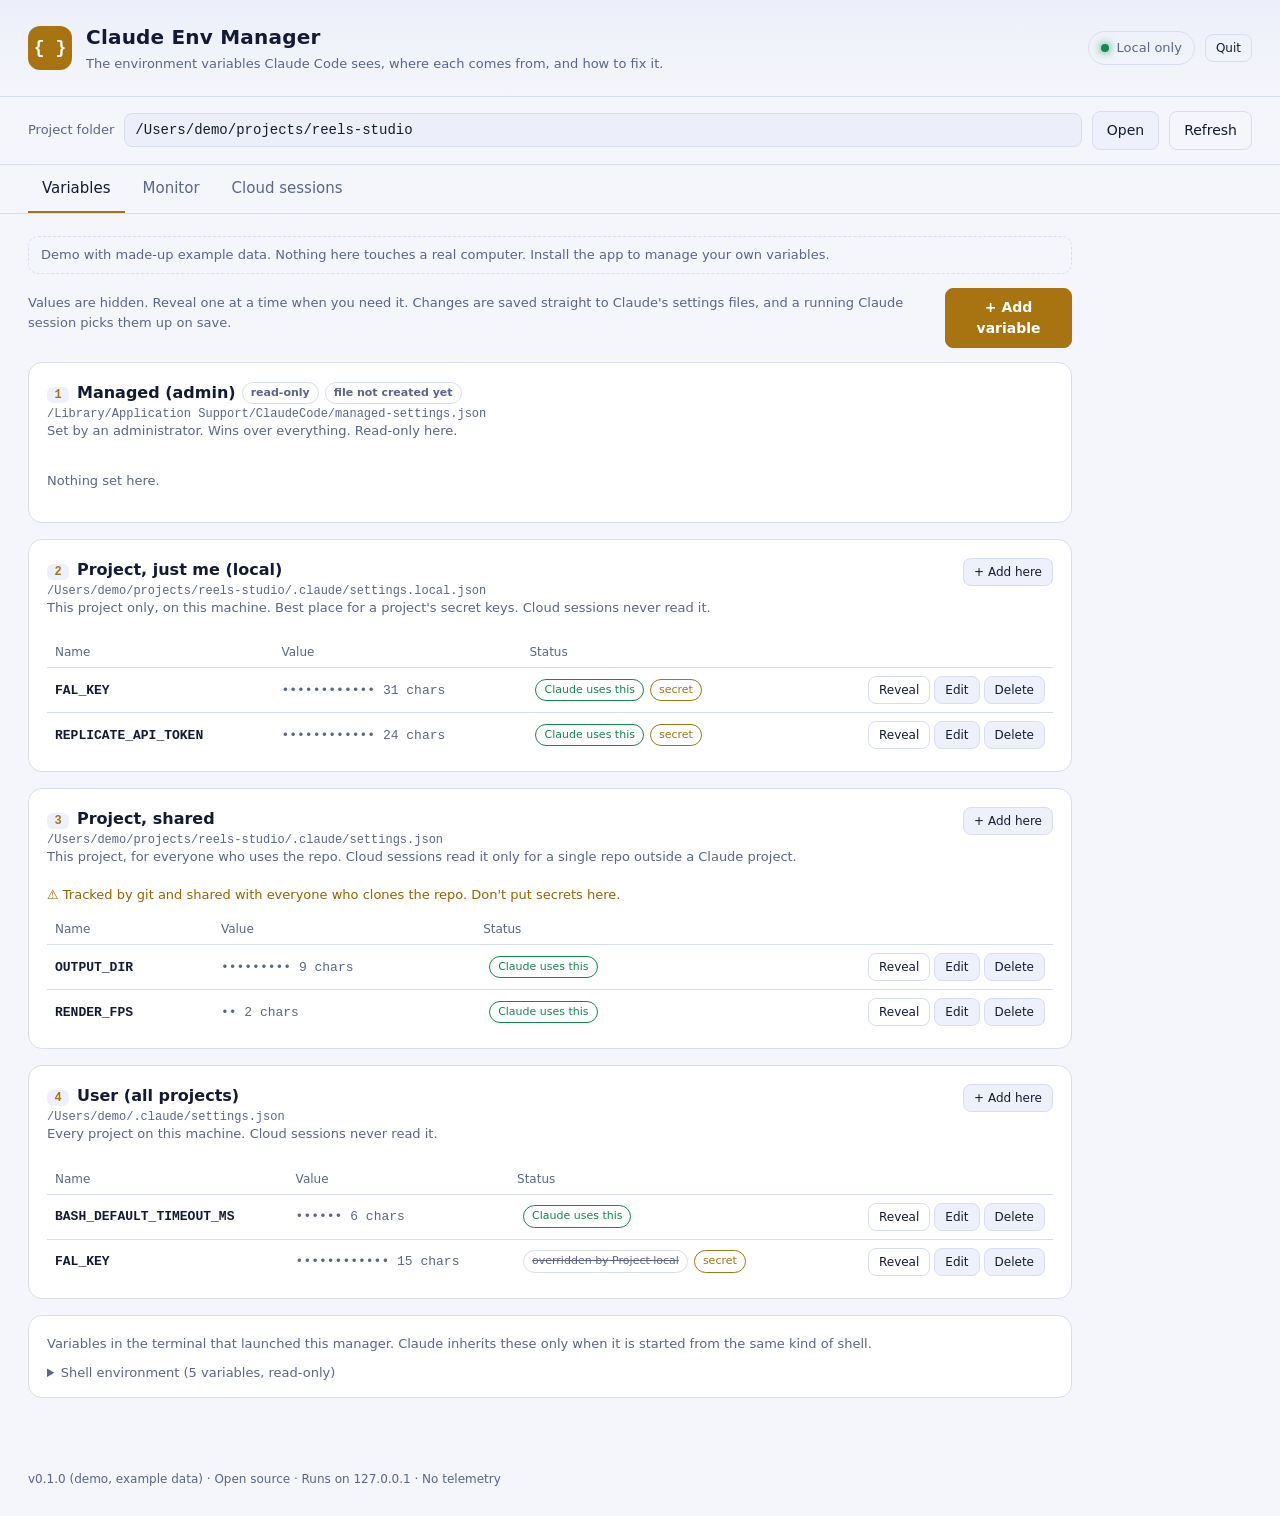
==== demo/demo.html @ ad777218 "Claude Env Manager v0.1.0 Local app to add, check and manage the environment variables Claude Code u" ====
<!doctype html>
<html lang="en">
<head>
  <meta charset="utf-8">
  <meta name="viewport" content="width=device-width, initial-scale=1">
  <meta name="referrer" content="no-referrer">
  <title>Claude Env Manager</title>
  <link rel="icon" href="data:,">
  <style>
:root {
  --bg: #0b1020;
  --bg2: #111830;
  --card: #141c36;
  --line: #24305a;
  --text: #e8ecf8;
  --muted: #95a0c2;
  --accent: #e3b450;
  --accent-ink: #1a1405;
  --ok: #4fd18b;
  --bad: #ff6b6b;
  --warn: #f5b942;
  --chip: #1d2748;
  --mono: ui-monospace, SFMono-Regular, Menlo, Consolas, monospace;
  color-scheme: dark;
}
@media (prefers-color-scheme: light) {
  :root:not([data-theme="dark"]) {
    --bg: #f5f6fb; --bg2: #eceffa; --card: #ffffff; --line: #d9deef;
    --text: #141a33; --muted: #5b6588; --accent: #a87412; --accent-ink: #fff;
    --ok: #13894f; --bad: #c62f2f; --warn: #9a6200; --chip: #eef1fb;
    color-scheme: light;
  }
}
:root[data-theme="light"] {
  --bg: #f5f6fb; --bg2: #eceffa; --card: #ffffff; --line: #d9deef;
    --text: #141a33; --muted: #5b6588; --accent: #a87412; --accent-ink: #fff;
    --ok: #13894f; --bad: #c62f2f; --warn: #9a6200; --chip: #eef1fb;
    color-scheme: light;
}
* { box-sizing: border-box; }
body {
  margin: 0; background: var(--bg); color: var(--text);
  font: 15px/1.5 system-ui, -apple-system, "Segoe UI", Roboto, sans-serif;
}
code, pre, .mono { font-family: var(--mono); }
.hidden { display: none !important; }
.muted { color: var(--muted); }

.top {
  display: flex; justify-content: space-between; align-items: center; gap: 16px;
  padding: 22px 28px; border-bottom: 1px solid var(--line);
  background: linear-gradient(180deg, var(--bg2), var(--bg));
}
.brand { display: flex; gap: 14px; align-items: center; }
.logo {
  display: grid; place-items: center; width: 44px; height: 44px; border-radius: 12px;
  background: var(--accent); color: var(--accent-ink); font: 700 18px var(--mono);
}
h1 { margin: 0; font-size: 20px; letter-spacing: .2px; }
h2 { margin: 0 0 10px; font-size: 16px; }
.sub { margin: 2px 0 0; color: var(--muted); font-size: 13px; }
.top-actions { display: flex; gap: 10px; align-items: center; }
.local-badge {
  display: inline-flex; align-items: center; gap: 8px; padding: 6px 12px; border-radius: 999px;
  border: 1px solid var(--line); color: var(--muted); font-size: 13px; white-space: nowrap;
}
.dot { width: 8px; height: 8px; border-radius: 50%; background: var(--ok); box-shadow: 0 0 8px var(--ok); }

.project-bar {
  display: flex; gap: 10px; align-items: center; padding: 14px 28px; border-bottom: 1px solid var(--line);
  flex-wrap: wrap;
}
.project-bar label { color: var(--muted); font-size: 13px; }
.project-bar input { flex: 1; min-width: 220px; }

input[type=text], input[type=password], input[type=search], select {
  background: var(--bg2); color: var(--text); border: 1px solid var(--line); border-radius: 8px;
  padding: 8px 10px; font: 14px var(--mono); outline: none;
}
input:focus, select:focus { border-color: var(--accent); }
select { font-family: inherit; }

.btn {
  border: 1px solid var(--line); background: var(--chip); color: var(--text);
  border-radius: 8px; padding: 8px 14px; font: inherit; font-size: 14px; cursor: pointer;
}
.btn:hover { border-color: var(--accent); }
.btn.primary { background: var(--accent); color: var(--accent-ink); border-color: var(--accent); font-weight: 600; }
.btn.ghost { background: transparent; }
.btn.small { padding: 4px 10px; font-size: 12px; }
.btn.danger:hover { border-color: var(--bad); color: var(--bad); }

.tabs { display: flex; gap: 4px; padding: 0 28px; border-bottom: 1px solid var(--line); }
.tab {
  background: none; border: 0; color: var(--muted); padding: 12px 14px; font: inherit; cursor: pointer;
  border-bottom: 2px solid transparent;
}
.tab.active { color: var(--text); border-bottom-color: var(--accent); }

main { padding: 22px 28px 40px; max-width: 1100px; }
.panel-head { display: flex; justify-content: space-between; align-items: center; gap: 16px; margin-bottom: 14px; }
.hint { color: var(--muted); font-size: 13px; margin: 0 0 10px; }

.card, .scope {
  background: var(--card); border: 1px solid var(--line); border-radius: 14px; padding: 18px 18px 14px;
  margin-bottom: 16px;
}
.card-head, .scope-head { display: flex; justify-content: space-between; align-items: flex-start; gap: 12px; }
.scope-head h2 { margin-bottom: 2px; }
.path { font: 12px var(--mono); color: var(--muted); word-break: break-all; }
.rank {
  display: inline-block; min-width: 22px; text-align: center; padding: 1px 7px; margin-right: 8px; border-radius: 6px;
  background: var(--chip); color: var(--accent); font: 600 12px var(--mono);
}
.badge {
  display: inline-block; padding: 2px 8px; border-radius: 999px; font-size: 11px; margin-left: 6px;
  border: 1px solid var(--line); color: var(--muted); vertical-align: middle;
}
.badge.ro { color: var(--muted); }
.badge.secret { color: var(--accent); border-color: var(--accent); }
.badge.win { color: var(--ok); border-color: var(--ok); }
.badge.lose { color: var(--muted); text-decoration: line-through; }

.warn { color: var(--warn); font-size: 13px; margin: 8px 0; }
.warn::before { content: "⚠ "; }
.err { color: var(--bad); font-size: 13px; margin: 8px 0; }
.note {
  border-left: 3px solid var(--accent); background: var(--bg2); padding: 10px 14px; border-radius: 6px;
  font-size: 13px; color: var(--muted); margin-top: 12px;
}
.note b { color: var(--text); }

table.grid { width: 100%; border-collapse: collapse; margin-top: 10px; }
.grid th { text-align: left; font-size: 12px; color: var(--muted); font-weight: 500; padding: 6px 8px; border-bottom: 1px solid var(--line); }
.grid td { padding: 8px; border-bottom: 1px solid var(--line); vertical-align: middle; font-size: 14px; }
.grid tr:last-child td { border-bottom: 0; }
.grid td.name { font: 600 13px var(--mono); }
.grid td.val { font: 13px var(--mono); color: var(--muted); max-width: 360px; overflow-wrap: anywhere; }
.grid td.val.shown { color: var(--text); }
.grid td.acts { text-align: right; white-space: nowrap; }
.grid td.acts .btn { margin-left: 4px; }
.empty { color: var(--muted); font-size: 13px; padding: 8px 0 4px; }
.subnote { display: block; font: 12px system-ui, sans-serif; color: var(--warn); margin-top: 2px; }

.row { display: flex; gap: 10px; align-items: center; flex-wrap: wrap; margin: 10px 0; }
.row.end { justify-content: flex-end; }
.row input[type=text] { flex: 1; min-width: 200px; }
#filter { width: 100%; margin-top: 4px; }

.result {
  margin-top: 12px; padding: 14px 16px; border-radius: 10px; border: 1px solid var(--line); background: var(--bg2);
}
.result.ok { border-color: var(--ok); }
.result.bad { border-color: var(--bad); }
.result h3 { margin: 0 0 6px; font-size: 15px; }
.result.ok h3 { color: var(--ok); }
.result.bad h3 { color: var(--bad); }
.result ul { margin: 6px 0 0; padding-left: 18px; font-size: 13px; color: var(--muted); }

.steps { margin: 8px 0 0; padding-left: 20px; }
.steps li { margin: 4px 0; }
.pick { display: flex; flex-wrap: wrap; gap: 8px; }
.pick label {
  display: inline-flex; gap: 6px; align-items: center; padding: 6px 10px; border-radius: 8px;
  background: var(--chip); border: 1px solid var(--line); font: 13px var(--mono); cursor: pointer;
}
pre.code {
  background: var(--bg2); border: 1px solid var(--line); border-radius: 8px; padding: 10px 12px;
  white-space: pre-wrap; word-break: break-all; font-size: 12.5px; min-height: 20px; margin: 8px 0 0;
}
details.shell summary { cursor: pointer; color: var(--muted); font-size: 13px; margin-top: 6px; }

.banner { padding: 10px 14px; border-radius: 10px; margin-bottom: 14px; font-size: 14px; border: 1px solid var(--line); }
.banner.ok { border-color: var(--ok); color: var(--ok); }
.banner.bad { border-color: var(--bad); color: var(--bad); }

dialog {
  border: 1px solid var(--line); border-radius: 14px; background: var(--card); color: var(--text);
  padding: 22px; width: min(520px, 92vw);
}
dialog::backdrop { background: rgba(5, 8, 20, .65); }
dialog label { display: block; font-size: 13px; color: var(--muted); margin: 12px 0 4px; }
dialog label input, dialog label select { display: block; width: 100%; margin-top: 4px; color: var(--text); }
.pw { display: flex; gap: 6px; margin-top: 4px; }
.pw input { flex: 1; margin-top: 0 !important; }

.foot { padding: 16px 28px 28px; color: var(--muted); font-size: 12px; }

@media (max-width: 640px) {
  .top, .project-bar, main, .tabs, .foot { padding-left: 16px; padding-right: 16px; }
  .top-actions { display: flex; gap: 10px; align-items: center; }
.local-badge { display: none; }
  .grid td.val { max-width: 140px; }
}

.demo-note{font-size:13px;color:var(--muted);border:1px dashed var(--line);border-radius:10px;padding:8px 12px;margin:0 0 14px}
</style>
</head>
<body>
  <header class="top">
    <div class="brand">
      <span class="logo" aria-hidden="true">{ }</span>
      <div>
        <h1>Claude Env Manager</h1>
        <p class="sub">The environment variables Claude Code sees, where each comes from, and how to fix it.</p>
      </div>
    </div>
    <div class="top-actions">
      <div class="local-badge" title="The app only talks to a server on 127.0.0.1. No telemetry, nothing leaves this machine.">
        <span class="dot"></span> Local only
      </div>
      <button id="quitBtn" class="btn ghost small" title="Stop the app on this computer">Quit</button>
    </div>
  </header>

  <section class="project-bar">
    <label for="project">Project folder</label>
    <input id="project" type="text" spellcheck="false" autocomplete="off" placeholder="/path/to/your/repo (leave empty for user settings only)">
    <button id="loadProject" class="btn">Open</button>
    <button id="refresh" class="btn ghost" title="Re-read every settings file">Refresh</button>
  </section>

  <nav class="tabs" role="tablist">
    <button role="tab" class="tab active" data-tab="vars">Variables</button>
    <button role="tab" class="tab" data-tab="monitor">Monitor</button>
    <button role="tab" class="tab" data-tab="cloud">Cloud sessions</button>
  </nav>

  <main>
    <p class="demo-note">Demo with made-up example data. Nothing here touches a real computer. Install the app to manage your own variables.</p>
    <div id="banner" class="banner hidden" role="status"></div>

    <!-- Variables -->
    <section id="tab-vars" class="panel">
      <div class="panel-head">
        <p class="hint">Values are hidden. Reveal one at a time when you need it. Changes are saved straight to Claude's settings files, and a running Claude session picks them up on save.</p>
        <button id="addBtn" class="btn primary">+ Add variable</button>
      </div>
      <div id="scopes"></div>
    </section>

    <!-- Monitor -->
    <section id="tab-monitor" class="panel hidden">
      <div class="card">
        <h2>Is my variable visible to Claude?</h2>
        <form id="checkForm" class="row">
          <input id="checkName" type="text" placeholder="FAL_KEY" spellcheck="false" autocomplete="off" aria-label="Variable name">
          <button class="btn primary">Check</button>
        </form>
        <div id="checkResult"></div>
      </div>

      <div class="card">
        <div class="card-head">
          <h2>What Claude will see</h2>
          <label class="toggle"><input id="incShell" type="checkbox"> Include shell variables</label>
        </div>
        <p class="hint">Highest priority wins: Managed, then Project local, then Project shared, then User, then your shell. A settings file value replaces the same name from your shell.</p>
        <input id="filter" type="search" placeholder="Filter by name" aria-label="Filter">
        <table class="grid">
          <thead><tr><th>Name</th><th>Value</th><th>Comes from</th><th>Also set in (ignored)</th></tr></thead>
          <tbody id="effective"></tbody>
        </table>
      </div>
    </section>

    <!-- Cloud -->
    <section id="tab-cloud" class="panel hidden">
      <div class="card">
        <h2>Claude Code on the web (cloud sessions)</h2>
        <p>Cloud sessions run on Anthropic's machines, so they never read the User or Project local settings on this computer. There's no public API to set their variables, so add them once on the cloud environment:</p>
        <ol class="steps">
          <li>Open Claude Code on the web and go to the settings of the environment your sessions use.</li>
          <li>Find <b>Environment variables</b>. They take <code>.env</code> format, one <code>KEY=value</code> per line.</li>
          <li>Paste the lines you copy below and save.</li>
          <li>Start a <b>new</b> session. Running sessions keep their old values until their machine is rebuilt.</li>
          <li>Check it arrived with the one-liner at the bottom. It prints the length, never the value.</li>
        </ol>
        <div class="note">
          <b>Good to know.</b> Anyone who can use that environment can read its variables, and any command Claude runs can see them. For an API key that only needs to reach one service, the docs suggest a network secret on the environment instead, which can't be read inside the session.
          A repo's shared <code>.claude/settings.json</code> is read in cloud sessions only for a single repo outside a Claude project, so don't rely on it, and never commit keys there.
        </div>
      </div>

      <div class="card">
        <h2>1. Pick variables to copy</h2>
        <p class="hint">Uses the value Claude would see on this machine. Values go only to your clipboard.</p>
        <div id="cloudPick" class="pick"></div>
        <div class="row">
          <button id="copyEnv" class="btn primary">Copy .env lines</button>
          <span id="copyMsg" class="muted"></span>
        </div>
        <pre id="envPreview" class="code"></pre>
      </div>

      <div class="card">
        <h2>2. Check it inside a session</h2>
        <p class="hint">Ask Claude to run this in a cloud session, or run it in any terminal.</p>
        <div class="row">
          <input id="snipName" type="text" value="FAL_KEY" spellcheck="false" autocomplete="off" aria-label="Variable name">
          <button id="copySnip" class="btn">Copy command</button>
        </div>
        <pre id="snippet" class="code"></pre>
      </div>
    </section>
  </main>

  <footer class="foot">
    <span id="ver"></span> · Open source · Runs on 127.0.0.1 · No telemetry
  </footer>

  <!-- Add / edit dialog -->
  <dialog id="dlg">
    <form id="dlgForm" method="dialog">
      <h2 id="dlgTitle">Add variable</h2>
      <label>Name
        <input id="fName" type="text" placeholder="FAL_KEY" spellcheck="false" autocomplete="off" required>
      </label>
      <label>Value
        <span class="pw">
          <input id="fValue" type="password" autocomplete="new-password" spellcheck="false">
          <button type="button" id="fShow" class="btn ghost small">Show</button>
        </span>
      </label>
      <label>Save to
        <select id="fScope"></select>
      </label>
      <p id="fScopeHelp" class="hint"></p>
      <p id="fWarn" class="warn hidden"></p>
      <div class="row end">
        <button type="button" id="dlgCancel" class="btn ghost">Cancel</button>
        <button id="dlgSave" class="btn primary" value="save">Save</button>
      </div>
    </form>
  </dialog>

  <!-- Confirm dialog -->
  <dialog id="askDlg">
    <form method="dialog">
      <p id="askMsg"></p>
      <div class="row end">
        <button type="button" id="askNo" class="btn ghost">Cancel</button>
        <button type="button" id="askYes" class="btn primary">OK</button>
      </div>
    </form>
  </dialog>

  <script>
"use strict";
// Offline demo backend: an in-memory copy of the real server's API with
// made-up example data. Used only by demo.html; the real app never loads it.
(() => {
  const ORDER = ["managed", "local", "project", "user", "shell"];
  const SECRET = /(KEY|TOKEN|SECRET|PASSWORD|PASSWD|PWD|CREDENTIAL|AUTH|PRIVATE|SESSION|COOKIE)/i;
  const P = "/Users/demo/projects/reels-studio";
  const scopes = [
    { id: "managed", label: "Managed (admin)", path: "/Library/Application Support/ClaudeCode/managed-settings.json", writable: false, exists: false,
      description: "Set by an administrator. Wins over everything. Read-only here.", env: {} },
    { id: "local", label: "Project, just me (local)", path: P + "/.claude/settings.local.json", writable: true, exists: true,
      description: "This project only, on this machine. Best place for a project's secret keys. Cloud sessions never read it.",
      env: { FAL_KEY: "example-fal-0000-1111-2222-demo", REPLICATE_API_TOKEN: "r8_exampleexampleexample" } },
    { id: "project", label: "Project, shared", path: P + "/.claude/settings.json", writable: true, exists: true,
      warning: "Tracked by git and shared with everyone who clones the repo. Don't put secrets here.",
      description: "This project, for everyone who uses the repo. Cloud sessions read it only for a single repo outside a Claude project.",
      env: { RENDER_FPS: "30", OUTPUT_DIR: "./renders" } },
    { id: "user", label: "User (all projects)", path: "/Users/demo/.claude/settings.json", writable: true, exists: true,
      description: "Every project on this machine. Cloud sessions never read it.",
      env: { FAL_KEY: "example-old-key", BASH_DEFAULT_TIMEOUT_MS: "300000" } },
    { id: "shell", label: "Shell environment", path: null, writable: false, exists: true,
      description: "Variables in the terminal that launched this manager. Claude inherits these only when it is started from the same kind of shell.",
      env: { HOME: "/Users/demo", LANG: "en_US.UTF-8", PATH: "/usr/local/bin:/usr/bin:/bin", SHELL: "/bin/zsh", OPENAI_API_KEY: "sk-example-demo-only" } },
  ];
  const by = (id) => scopes.find((s) => s.id === id);
  const mask = (v) => (v === "" ? "(empty)" : "•".repeat(Math.min(v.length, 12)));
  const fail = (m) => { throw new Error(m); };
  const validName = (n) => /^[A-Za-z_][A-Za-z0-9_]*$/.test(n) || fail("Use letters, digits and underscores only, not starting with a digit (for example FAL_KEY).");
  function notes(name, sid) {
    const out = [];
    if (["CLAUDECODE", "CLAUDE_CODE_MESSAGING_SOCKET", "CLAUDE_CODE_MESSAGING_TOKEN"].includes(name)) out.push("Claude Code sets this itself; your value will be replaced.");
    if ((sid === "project" || sid === "local") && (name.startsWith("OTEL_") || ["CLAUDE_CODE_ENABLE_TELEMETRY", "CLAUDE_CONFIG_DIR", "CLAUDE_CODE_PROCESS_WRAPPER", "CLAUDE_CODE_RESTRICTED"].includes(name)))
      out.push("Ignored in project settings. Put it in User scope or your shell instead.");
    return out;
  }
  function resolve(name) {
    const hits = ORDER.filter((id) => name in by(id).env);
    if (!hits.length) return { name, present: false, source: null, length: 0, shadowed: [], secret: SECRET.test(name) };
    return { name, present: true, source: hits[0], length: by(hits[0]).env[name].length, shadowed: hits.slice(1), secret: SECRET.test(name) };
  }
  const snippet = (n) => `python3 -c "import os;v=os.environ.get('${n}');print('${n}: present, ' + str(len(v)) + ' characters' if v is not None else '${n}: MISSING')"`;
  const q = (v) => (/^[A-Za-z0-9_./:@+\-,=]+$/.test(v) ? v : '"' + v.replace(/\\/g, "\\\\").replace(/"/g, '\\"').replace(/\n/g, "\\n") + '"');

  window.__CEM_MOCK__ = async (route, body) => {
    await new Promise((r) => setTimeout(r, 60));
    switch (route) {
      case "state":
        return {
          version: "0.1.0 (demo, example data)", project: P,
          scopes: scopes.map((s) => ({ ...s, env: undefined, vars: Object.keys(s.env).sort((a, b) => a.localeCompare(b)).map((n) => ({
            name: n, masked: mask(s.env[n]), length: s.env[n].length, secret: SECRET.test(n), notes: s.id === "shell" ? [] : notes(n, s.id) })) })),
          effective: [],
        };
      case "set": {
        validName(body.name);
        const s = by(body.scope); if (!s || !s.writable) fail("That scope can't be changed from here.");
        s.env[body.name] = String(body.value ?? ""); s.exists = true;
        return { ok: true, path: s.path, notes: notes(body.name, s.id) };
      }
      case "delete": {
        const s = by(body.scope); if (!s || !(body.name in s.env)) fail(`${body.name} isn't set in that scope.`);
        delete s.env[body.name]; return { ok: true, path: s.path };
      }
      case "reveal": {
        const s = by(body.scope); if (!s || !(body.name in s.env)) fail(`${body.name} isn't set in that scope.`);
        return { value: s.env[body.name] };
      }
      case "check": validName(body.name); { const r = resolve(body.name); return { ...r, notes: notes(body.name, r.source), snippet: snippet(body.name) }; }
      case "export":
        return { dotenv: body.names.map((n) => { const r = resolve(n); if (!r.present) fail(`${n} isn't set anywhere yet.`); return `${n}=${q(by(r.source).env[n])}`; }).join("\n") + "\n" };
      case "quit": return { ok: true };
      case "snippet": validName(body.name); return { snippet: snippet(body.name) };
      default: fail("Unknown action.");
    }
  };
})();

</script>
<script>
"use strict";
// Claude Env Manager UI. Talks only to the local server that served it.
// Values are never stored in the page; a revealed value lives in the DOM
// until you hide it or reload.

(() => {
  // ---- session token (from URL fragment, never sent to any server) ----
  const TOKEN_KEY = "cem-token";
  const m = location.hash.match(/token=([A-Za-z0-9_\-]+)/);
  if (m) {
    try { sessionStorage.setItem(TOKEN_KEY, m[1]); } catch (_) {}
    history.replaceState(null, "", location.pathname);
  }
  let token = m ? m[1] : null;
  if (!token) { try { token = sessionStorage.getItem(TOKEN_KEY); } catch (_) {} }
  const MOCK = window.__CEM_MOCK__ || null; // only set by the offline demo build
  if (MOCK) token = "demo";

  const ORDER = ["managed", "local", "project", "user", "shell"];
  const SHORT = { managed: "Managed", local: "Project local", project: "Project shared", user: "User", shell: "Shell" };
  let state = null;
  let projectPath = null; // null = let server use its default

  const $ = (id) => document.getElementById(id);
  function el(tag, attrs = {}, ...kids) {
    const n = document.createElement(tag);
    for (const [k, v] of Object.entries(attrs)) {
      if (v == null || v === false) continue;
      if (k === "class") n.className = v;
      else if (k.startsWith("on")) n.addEventListener(k.slice(2), v);
      else n.setAttribute(k, v === true ? "" : v);
    }
    for (const k of kids.flat()) if (k != null) n.append(k.nodeType ? k : document.createTextNode(String(k)));
    return n;
  }

  async function api(route, body = {}) {
    if (!token) throw new Error("No session token. Open the link printed in your terminal.");
    if (projectPath !== null && !("project" in body)) body.project = projectPath;
    if (MOCK) return MOCK(route, body);
    const res = await fetch("/api/" + route, {
      method: "POST",
      headers: { "Content-Type": "application/json", "X-CEM-Token": token },
      body: JSON.stringify(body),
      cache: "no-store",
      credentials: "omit",
    });
    const data = await res.json().catch(() => ({}));
    if (!res.ok) throw new Error(data.error || "Request failed.");
    return data;
  }

  // In-page confirm (browser confirm() is blocked in some embeds).
  function ask(message, yesLabel = "OK") {
    return new Promise((resolve) => {
      const d = $("askDlg");
      $("askMsg").textContent = message;
      $("askYes").textContent = yesLabel;
      const done = (v) => { d.close(); $("askYes").onclick = $("askNo").onclick = null; resolve(v); };
      $("askYes").onclick = () => done(true);
      $("askNo").onclick = () => done(false);
      d.oncancel = () => done(false);
      d.showModal();
    });
  }

  let bannerTimer;
  function banner(msg, kind = "ok") {
    const b = $("banner");
    b.textContent = msg;
    b.className = "banner " + kind;
    clearTimeout(bannerTimer);
    bannerTimer = setTimeout(() => b.classList.add("hidden"), kind === "ok" ? 3500 : 8000);
  }

  // ---- load ----
  async function load() {
    try {
      state = await api("state");
      $("project").value = state.project;
      $("ver").textContent = "v" + state.version;
      renderScopes();
      renderEffective();
      renderCloudPick();
    } catch (e) {
      banner(e.message, "bad");
    }
  }

  function scopeById(id) { return state.scopes.find((s) => s.id === id); }

  function resolve(name, includeShell) {
    const hits = ORDER.filter((id) => {
      if (id === "shell" && !includeShell) return false;
      const s = scopeById(id);
      return s && s.vars.some((v) => v.name === name);
    });
    if (!hits.length) return null;
    const v = scopeById(hits[0]).vars.find((x) => x.name === name);
    return { source: hits[0], shadowed: hits.slice(1), v };
  }

  // ---- Variables tab ----
  function renderScopes() {
    const wrap = $("scopes");
    wrap.replaceChildren();
    const settingsScopes = state.scopes.filter((s) => s.id !== "shell");
    settingsScopes.forEach((s) => wrap.append(scopeCard(s, ORDER.indexOf(s.id) + 1)));
    const shell = scopeById("shell");
    if (shell) {
      const det = el("details", { class: "shell" }, el("summary", {}, `Shell environment (${shell.vars.length} variables, read-only)`));
      const card = scopeCard(shell, 5, true);
      det.append(card);
      wrap.append(el("div", { class: "scope" }, el("p", { class: "hint" }, shell.description), det));
    }
  }

  function scopeCard(s, rank, bare = false) {
    const head = el("div", { class: "scope-head" },
      el("div", {},
        el("h2", {}, el("span", { class: "rank", title: "Priority: 1 wins" }, rank), s.label,
          s.writable ? null : el("span", { class: "badge ro" }, "read-only"),
          s.exists ? null : el("span", { class: "badge" }, "file not created yet")),
        s.path ? el("div", { class: "path" }, s.path) : null,
        bare ? null : el("p", { class: "hint" }, s.description)),
      s.writable ? el("button", { class: "btn small", onclick: () => openDialog({ scope: s.id }) }, "+ Add here") : null);
    const body = [];
    if (s.warning) body.push(el("p", { class: "warn" }, s.warning));
    if (s.error) body.push(el("p", { class: "err" }, s.error));
    if (!s.vars.length) {
      body.push(el("p", { class: "empty" }, "Nothing set here."));
    } else {
      const tb = el("tbody");
      s.vars.forEach((v) => tb.append(varRow(s, v)));
      body.push(el("table", { class: "grid" },
        el("thead", {}, el("tr", {}, el("th", {}, "Name"), el("th", {}, "Value"), el("th", {}, "Status"), el("th", {}))), tb));
    }
    const card = el("div", { class: bare ? "" : "scope" }, bare ? null : head, ...body);
    return card;
  }

  function varRow(s, v) {
    const r = resolve(v.name, true);
    const wins = r && r.source === s.id;
    const valCell = el("td", { class: "val" }, v.masked, el("span", { class: "muted" }, `  ${v.length} chars`));
    const status = el("td", {},
      wins ? el("span", { class: "badge win" }, "Claude uses this") : el("span", { class: "badge lose", title: "A higher-priority scope sets the same name" }, "overridden by " + SHORT[r.source]),
      v.secret ? el("span", { class: "badge secret" }, "secret") : null);
    const acts = el("td", { class: "acts" });
    const revealBtn = el("button", { class: "btn small ghost" }, "Reveal");
    revealBtn.addEventListener("click", async () => {
      if (valCell.classList.contains("shown")) {
        valCell.classList.remove("shown");
        valCell.replaceChildren(v.masked, el("span", { class: "muted" }, `  ${v.length} chars`));
        revealBtn.textContent = "Reveal";
        return;
      }
      try {
        const { value } = await api("reveal", { scope: s.id, name: v.name });
        valCell.classList.add("shown");
        valCell.replaceChildren(value === "" ? "(empty)" : value);
        revealBtn.textContent = "Hide";
        setTimeout(() => { if (valCell.classList.contains("shown")) revealBtn.click(); }, 30000);
      } catch (e) { banner(e.message, "bad"); }
    });
    acts.append(revealBtn);
    if (s.writable) {
      acts.append(el("button", { class: "btn small", onclick: () => openDialog({ scope: s.id, name: v.name, edit: true }) }, "Edit"));
      acts.append(el("button", { class: "btn small danger", onclick: () => removeVar(s, v.name) }, "Delete"));
    }
    const nameCell = el("td", { class: "name" }, v.name, ...(v.notes || []).map((n) => el("span", { class: "subnote" }, n)));
    return el("tr", {}, nameCell, valCell, status, acts);
  }

  async function removeVar(s, name) {
    if (!(await ask(`Delete ${name} from ${s.label}? (${s.path})`, "Delete"))) return;
    try {
      await api("delete", { scope: s.id, name });
      banner(`Deleted ${name} from ${s.label}. Running Claude sessions drop it on their next launch.`);
      await load();
    } catch (e) { banner(e.message, "bad"); }
  }

  // ---- dialog ----
  let dlgCtx = null;
  function openDialog({ scope, name = "", edit = false }) {
    dlgCtx = { edit, originalName: name, originalScope: scope };
    $("dlgTitle").textContent = edit ? `Edit ${name}` : "Add variable";
    $("fName").value = name;
    $("fName").readOnly = edit;
    $("fValue").value = "";
    $("fValue").type = "password";
    $("fShow").textContent = "Show";
    $("fValue").placeholder = edit ? "Type a new value (current value isn't shown)" : "Value";
    const sel = $("fScope");
    sel.replaceChildren();
    state.scopes.filter((s) => s.writable).forEach((s) => sel.append(el("option", { value: s.id }, s.label)));
    sel.value = scope || (scopeById("local") ? "local" : "user");
    sel.disabled = edit;
    updateDialogHelp();
    $("dlg").showModal();
    (edit ? $("fValue") : $("fName")).focus();
  }

  function updateDialogHelp() {
    const s = scopeById($("fScope").value);
    $("fScopeHelp").textContent = s ? `${s.description}  File: ${s.path}` : "";
    const name = $("fName").value.trim();
    const secretish = /(KEY|TOKEN|SECRET|PASSWORD|PASSWD|CREDENTIAL|AUTH|PRIVATE)/i.test(name);
    const w = $("fWarn");
    if (s && s.id === "project" && secretish) {
      w.textContent = "This looks like a secret, and the shared project file is usually committed to git. Use Project local or User instead.";
      w.classList.remove("hidden");
    } else if (s && s.warning && s.id === "local") {
      w.textContent = s.warning;
      w.classList.remove("hidden");
    } else {
      w.classList.add("hidden");
    }
  }

  $("fScope").addEventListener("change", updateDialogHelp);
  $("fName").addEventListener("input", updateDialogHelp);
  $("fShow").addEventListener("click", () => {
    const f = $("fValue");
    f.type = f.type === "password" ? "text" : "password";
    $("fShow").textContent = f.type === "password" ? "Show" : "Hide";
  });
  $("dlgCancel").addEventListener("click", () => { $("fValue").value = ""; $("dlg").close(); });
  $("dlg").addEventListener("close", () => { $("fValue").value = ""; });
  $("dlgForm").addEventListener("submit", async (ev) => {
    ev.preventDefault();
    const name = $("fName").value.trim();
    const scope = $("fScope").value;
    const value = $("fValue").value;
    const exists = scopeById(scope).vars.some((v) => v.name === name);
    if (dlgCtx.edit && value === "" && !(await ask(`Set ${name} to an empty value?`, "Set empty"))) return;
    if (!dlgCtx.edit && exists && !(await ask(`${name} is already set in this scope. Replace it?`, "Replace"))) return;
    try {
      const res = await api("set", { scope, name, value });
      $("fValue").value = "";
      $("dlg").close();
      const notes = (res.notes || []).join(" ");
      banner(`Saved ${name}. Claude picks it up on save. ${notes}`, notes ? "bad" : "ok");
      await load();
    } catch (e) { banner(e.message, "bad"); }
  });

  $("addBtn").addEventListener("click", () => openDialog({}));

  // ---- Monitor tab ----
  function renderEffective() {
    const inc = $("incShell").checked;
    const q = $("filter").value.trim().toLowerCase();
    const names = new Set();
    state.scopes.forEach((s) => { if (s.id !== "shell" || inc) s.vars.forEach((v) => names.add(v.name)); });
    const tb = $("effective");
    tb.replaceChildren();
    const sorted = [...names].filter((n) => n.toLowerCase().includes(q)).sort((a, b) => a.localeCompare(b));
    if (!sorted.length) {
      tb.append(el("tr", {}, el("td", { colspan: 4, class: "empty" }, q ? "No matches." : "No variables in any settings file yet.")));
      return;
    }
    sorted.forEach((n) => {
      const r = resolve(n, inc);
      tb.append(el("tr", {},
        el("td", { class: "name" }, n),
        el("td", { class: "val" }, r.v.masked, el("span", { class: "muted" }, `  ${r.v.length} chars`)),
        el("td", {}, el("span", { class: "badge win" }, SHORT[r.source])),
        el("td", {}, r.shadowed.length ? r.shadowed.map((x) => el("span", { class: "badge lose" }, SHORT[x])) : el("span", { class: "muted" }, "none"))));
    });
  }
  $("incShell").addEventListener("change", renderEffective);
  $("filter").addEventListener("input", renderEffective);

  $("checkForm").addEventListener("submit", async (ev) => {
    ev.preventDefault();
    const name = $("checkName").value.trim();
    const out = $("checkResult");
    out.replaceChildren();
    if (!name) return;
    try {
      const r = await api("check", { name });
      const items = [];
      if (r.present) {
        items.push(el("li", {}, `${r.length} characters long (value not shown).`));
        if (r.source === "shell") items.push(el("li", {}, "Only in your shell. Claude sees it only when started from a shell that has it. Add it to a settings file to make it stick."));
        if (r.shadowed.length) items.push(el("li", {}, "Also set in " + r.shadowed.map((x) => SHORT[x]).join(", ") + ", but those values are ignored."));
      } else {
        items.push(el("li", {}, "Not in any Claude settings file on this machine, and not in this shell."));
        items.push(el("li", {}, "Add it in the Variables tab. For cloud sessions, see the Cloud sessions tab."));
      }
      (r.notes || []).forEach((n) => items.push(el("li", {}, n)));
      items.push(el("li", {}, "Cloud sessions don't read this machine's settings. Check those with the command in the Cloud sessions tab."));
      out.append(el("div", { class: "result " + (r.present ? "ok" : "bad") },
        el("h3", {}, r.present ? `${r.name} is visible to Claude, from ${SHORT[r.source]}` : `${r.name} is missing`),
        el("ul", {}, items)));
    } catch (e) { banner(e.message, "bad"); }
  });

  // ---- Cloud tab ----
  function renderCloudPick() {
    const wrap = $("cloudPick");
    wrap.replaceChildren();
    const names = new Set();
    state.scopes.forEach((s) => { if (s.id !== "shell") s.vars.forEach((v) => names.add(v.name)); });
    if (!names.size) {
      wrap.append(el("p", { class: "empty" }, "Add variables first, or type lines straight into the cloud environment settings."));
      return;
    }
    [...names].sort().forEach((n) => wrap.append(el("label", {}, el("input", { type: "checkbox", value: n }), n)));
    updatePreview();
  }

  function picked() { return [...$("cloudPick").querySelectorAll("input:checked")].map((i) => i.value); }
  function updatePreview() {
    const p = picked();
    $("envPreview").textContent = p.length ? p.map((n) => `${n}=${resolve(n, false).v.masked}`).join("\n") : "Nothing picked yet.";
  }
  $("cloudPick").addEventListener("change", updatePreview);

  $("copyEnv").addEventListener("click", async () => {
    const names = picked();
    if (!names.length) return banner("Pick at least one variable.", "bad");
    try {
      const { dotenv } = await api("export", { names });
      await navigator.clipboard.writeText(dotenv);
      $("copyMsg").textContent = `Copied ${names.length} line(s). Paste into the environment's Environment variables box.`;
      setTimeout(() => { $("copyMsg").textContent = ""; }, 8000);
    } catch (e) { banner(e.message || "Couldn't copy. Allow clipboard access and try again.", "bad"); }
  });

  async function updateSnippet() {
    const name = $("snipName").value.trim();
    if (!/^[A-Za-z_][A-Za-z0-9_]*$/.test(name)) { $("snippet").textContent = "Enter a valid name, like FAL_KEY."; return; }
    try { $("snippet").textContent = (await api("snippet", { name })).snippet; } catch (e) { $("snippet").textContent = e.message; }
  }
  $("snipName").addEventListener("input", updateSnippet);
  $("copySnip").addEventListener("click", async () => {
    try { await navigator.clipboard.writeText($("snippet").textContent); banner("Command copied."); }
    catch (_) { banner("Couldn't copy. Select the command and copy it.", "bad"); }
  });

  // ---- tabs & project ----
  document.querySelectorAll(".tab").forEach((t) => t.addEventListener("click", () => {
    document.querySelectorAll(".tab").forEach((x) => x.classList.toggle("active", x === t));
    ["vars", "monitor", "cloud"].forEach((id) => $("tab-" + id).classList.toggle("hidden", id !== t.dataset.tab));
  }));
  $("loadProject").addEventListener("click", () => { projectPath = $("project").value.trim(); load(); });
  $("project").addEventListener("keydown", (e) => { if (e.key === "Enter") $("loadProject").click(); });
  $("refresh").addEventListener("click", load);
  $("quitBtn").addEventListener("click", async () => {
    if (!(await ask("Quit Claude Env Manager? You can open it again any time.", "Quit"))) return;
    try { await api("quit"); } catch (_) {}
    document.body.replaceChildren(el("main", {}, el("h1", {}, "Claude Env Manager has stopped."), el("p", { class: "hint" }, "You can close this tab.")));
  });

  load();
  updateSnippet();
})();

</script>
</body>
</html>
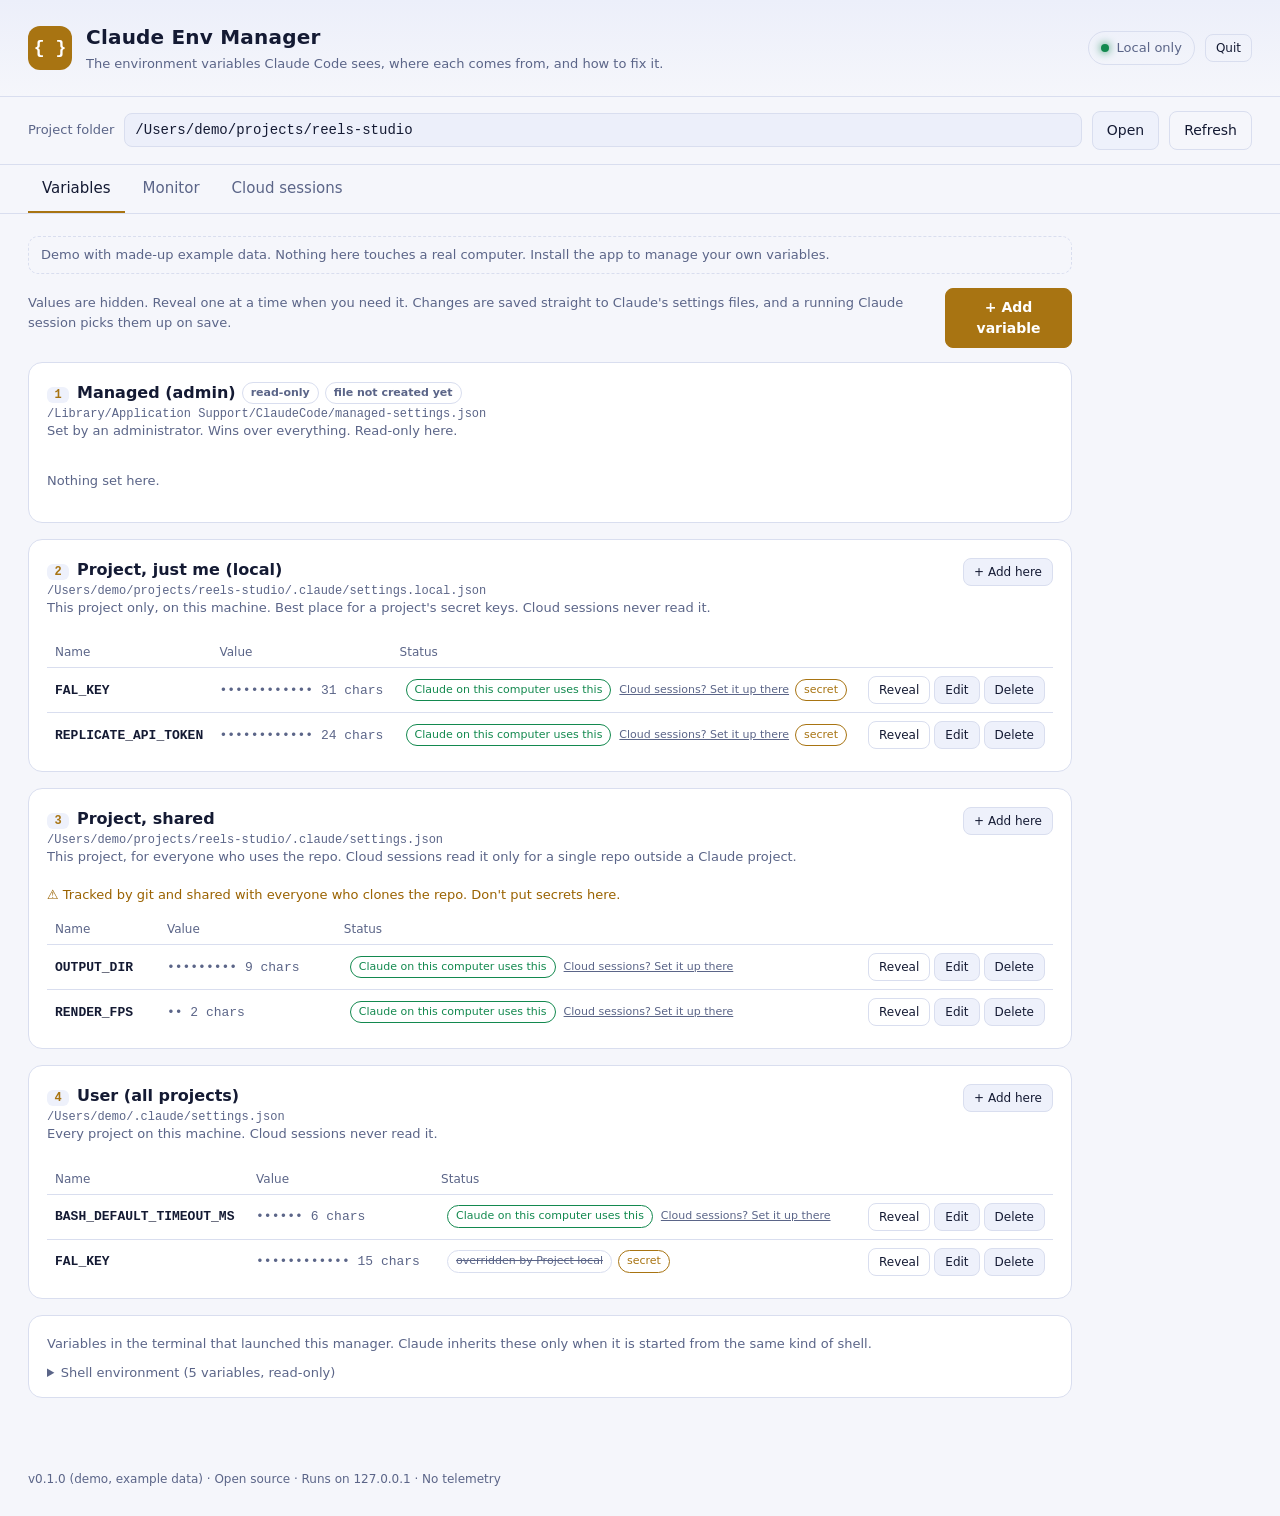
==== commit 7606bbd4: "v0.1.1: say "Claude on this computer uses this" and point to Cloud sessions Local settings never rea" ====
--- a/demo/demo.html
+++ b/demo/demo.html
@@ -120,6 +120,11 @@
 .badge.secret { color: var(--accent); border-color: var(--accent); }
 .badge.win { color: var(--ok); border-color: var(--ok); }
 .badge.lose { color: var(--muted); text-decoration: line-through; }
+.linkbtn {
+  background: none; border: 0; padding: 0; margin-left: 8px; font: inherit; font-size: 11px;
+  color: var(--muted); text-decoration: underline; cursor: pointer; vertical-align: middle;
+}
+.linkbtn:hover, .linkbtn:focus-visible { color: var(--accent); }
 
 .warn { color: var(--warn); font-size: 13px; margin: 8px 0; }
 .warn::before { content: "⚠ "; }
@@ -252,7 +257,7 @@
 
       <div class="card">
         <div class="card-head">
-          <h2>What Claude will see</h2>
+          <h2>What Claude on this computer will see</h2>
           <label class="toggle"><input id="incShell" type="checkbox"> Include shell variables</label>
         </div>
         <p class="hint">Highest priority wins: Managed, then Project local, then Project shared, then User, then your shell. A settings file value replaces the same name from your shell.</p>
@@ -571,7 +576,8 @@
     const wins = r && r.source === s.id;
     const valCell = el("td", { class: "val" }, v.masked, el("span", { class: "muted" }, `  ${v.length} chars`));
     const status = el("td", {},
-      wins ? el("span", { class: "badge win" }, "Claude uses this") : el("span", { class: "badge lose", title: "A higher-priority scope sets the same name" }, "overridden by " + SHORT[r.source]),
+      wins ? el("span", { class: "badge win", title: "Claude Code started on this computer gets this value" }, "Claude on this computer uses this") : el("span", { class: "badge lose", title: "A higher-priority scope sets the same name" }, "overridden by " + SHORT[r.source]),
+      wins ? el("button", { class: "linkbtn", title: "Cloud sessions don't read this computer's settings", onclick: () => goTab("cloud") }, "Cloud sessions? Set it up there") : null,
       v.secret ? el("span", { class: "badge secret" }, "secret") : null);
     const acts = el("td", { class: "acts" });
     const revealBtn = el("button", { class: "btn small ghost" }, "Reveal");
@@ -720,7 +726,7 @@
       (r.notes || []).forEach((n) => items.push(el("li", {}, n)));
       items.push(el("li", {}, "Cloud sessions don't read this machine's settings. Check those with the command in the Cloud sessions tab."));
       out.append(el("div", { class: "result " + (r.present ? "ok" : "bad") },
-        el("h3", {}, r.present ? `${r.name} is visible to Claude, from ${SHORT[r.source]}` : `${r.name} is missing`),
+        el("h3", {}, r.present ? `${r.name} is visible to Claude on this computer, from ${SHORT[r.source]}` : `${r.name} is missing`),
         el("ul", {}, items)));
     } catch (e) { banner(e.message, "bad"); }
   });
@@ -769,10 +775,12 @@
   });
 
   // ---- tabs & project ----
-  document.querySelectorAll(".tab").forEach((t) => t.addEventListener("click", () => {
-    document.querySelectorAll(".tab").forEach((x) => x.classList.toggle("active", x === t));
-    ["vars", "monitor", "cloud"].forEach((id) => $("tab-" + id).classList.toggle("hidden", id !== t.dataset.tab));
-  }));
+  function goTab(name) {
+    document.querySelectorAll(".tab").forEach((x) => x.classList.toggle("active", x.dataset.tab === name));
+    ["vars", "monitor", "cloud"].forEach((id) => $("tab-" + id).classList.toggle("hidden", id !== name));
+    window.scrollTo(0, 0);
+  }
+  document.querySelectorAll(".tab").forEach((t) => t.addEventListener("click", () => goTab(t.dataset.tab)));
   $("loadProject").addEventListener("click", () => { projectPath = $("project").value.trim(); load(); });
   $("project").addEventListener("keydown", (e) => { if (e.key === "Enter") $("loadProject").click(); });
   $("refresh").addEventListener("click", load);
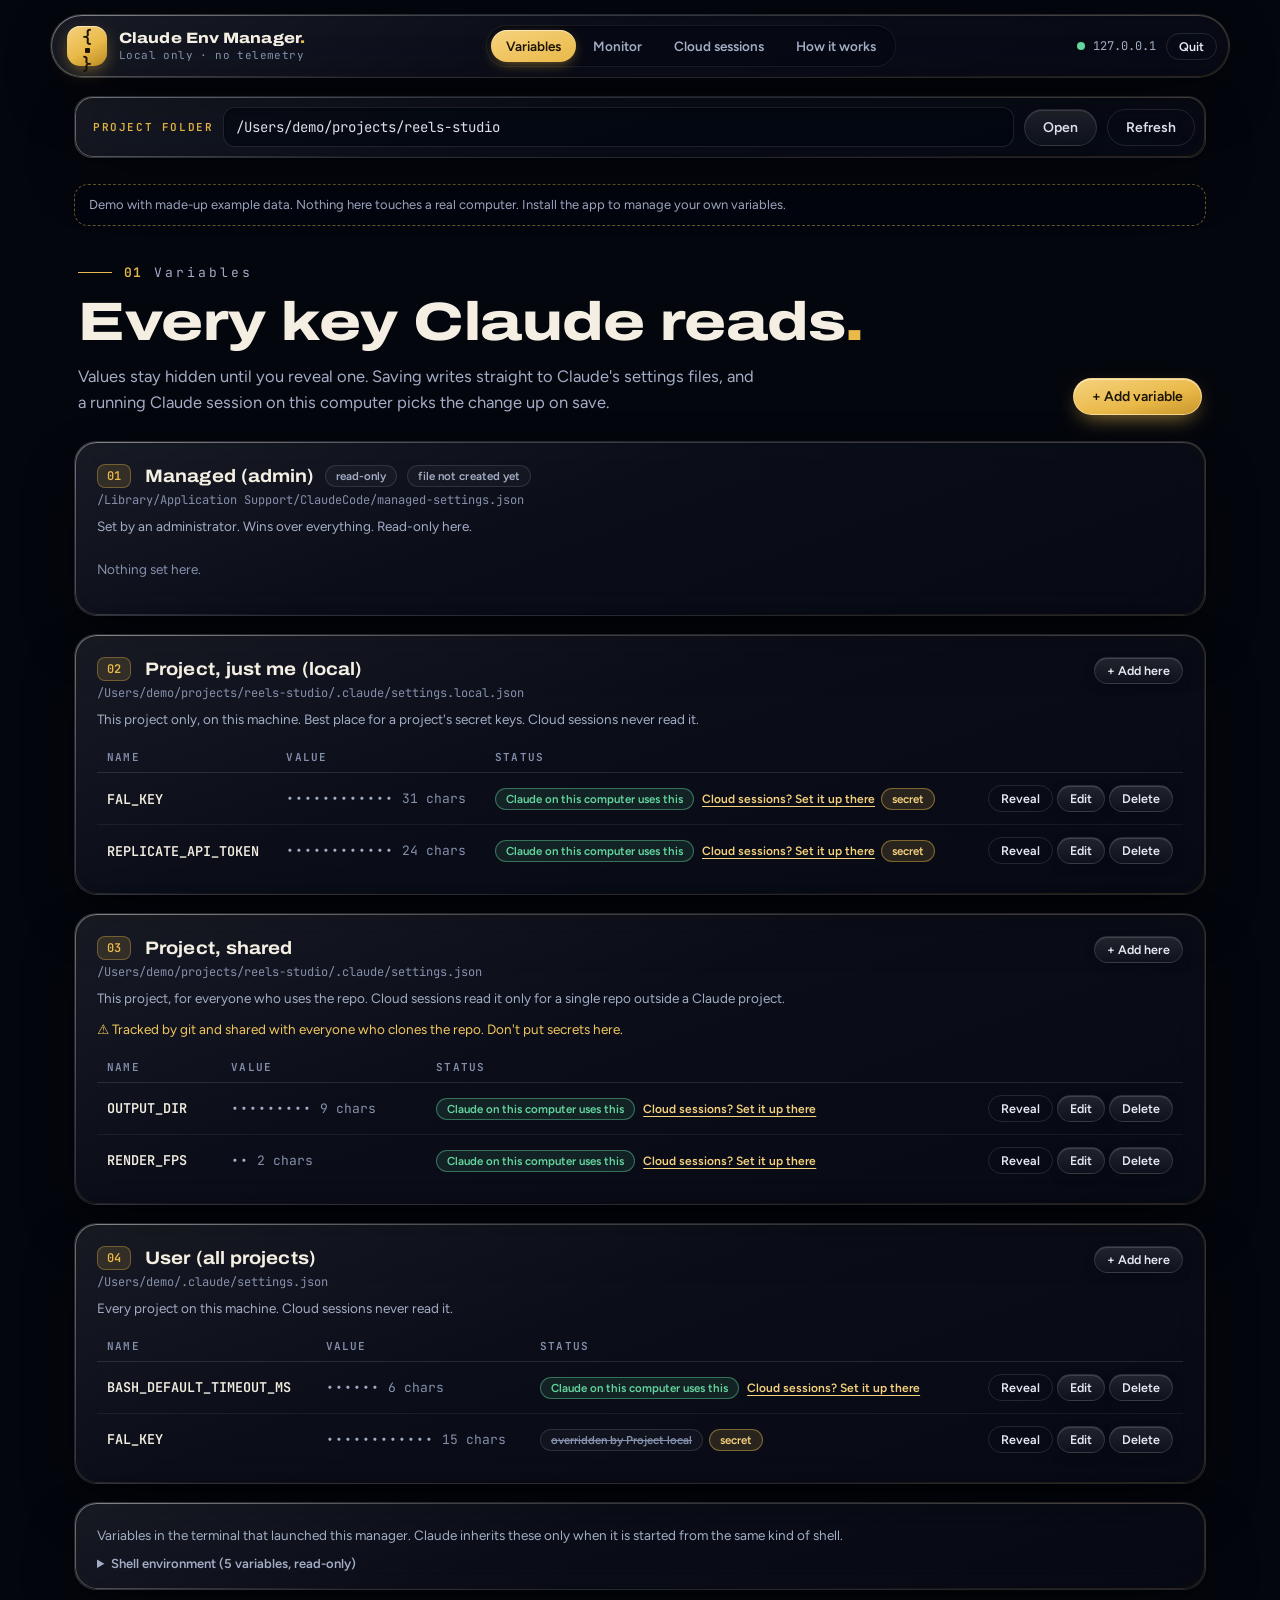
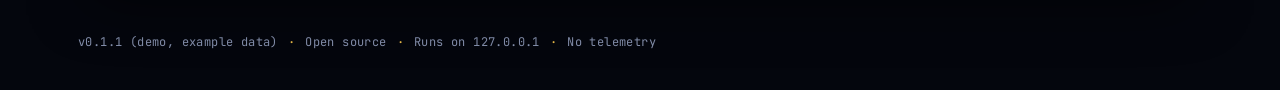
==== commit 12fd2aca: "v0.1.1: dark liquid glass UI, How it works page - New navy and gold glass interface with bundled Arc" ====
--- a/demo/demo.html
+++ b/demo/demo.html
@@ -4,318 +4,559 @@
   <meta charset="utf-8">
   <meta name="viewport" content="width=device-width, initial-scale=1">
   <meta name="referrer" content="no-referrer">
+  <meta name="color-scheme" content="dark">
   <title>Claude Env Manager</title>
   <link rel="icon" href="data:,">
   <style>
+/* Claude Env Manager: dark liquid glass, night navy and gold.
+   Fonts are bundled (SIL Open Font License, see fonts/); nothing loads from the web. */
+
+@font-face { font-family: "Archivo"; src: url("[data-uri]") format("woff2"); font-weight: 600 800; font-stretch: 112% 125%; font-display: swap; }
+@font-face { font-family: "Figtree"; src: url("[data-uri]") format("woff2"); font-weight: 400 700; font-display: swap; }
+@font-face { font-family: "JetBrains Mono"; src: url("[data-uri]") format("woff2"); font-weight: 400 600; font-display: swap; }
+
 :root {
-  --bg: #0b1020;
-  --bg2: #111830;
-  --card: #141c36;
-  --line: #24305a;
-  --text: #e8ecf8;
-  --muted: #95a0c2;
-  --accent: #e3b450;
-  --accent-ink: #1a1405;
-  --ok: #4fd18b;
-  --bad: #ff6b6b;
-  --warn: #f5b942;
-  --chip: #1d2748;
-  --mono: ui-monospace, SFMono-Regular, Menlo, Consolas, monospace;
   color-scheme: dark;
-}
-@media (prefers-color-scheme: light) {
-  :root:not([data-theme="dark"]) {
-    --bg: #f5f6fb; --bg2: #eceffa; --card: #ffffff; --line: #d9deef;
-    --text: #141a33; --muted: #5b6588; --accent: #a87412; --accent-ink: #fff;
-    --ok: #13894f; --bad: #c62f2f; --warn: #9a6200; --chip: #eef1fb;
-    color-scheme: light;
-  }
-}
-:root[data-theme="light"] {
-  --bg: #f5f6fb; --bg2: #eceffa; --card: #ffffff; --line: #d9deef;
-    --text: #141a33; --muted: #5b6588; --accent: #a87412; --accent-ink: #fff;
-    --ok: #13894f; --bad: #c62f2f; --warn: #9a6200; --chip: #eef1fb;
-    color-scheme: light;
-}
+  --ink: #04060d;
+  --navy: #070c1c;
+  --navy-2: #0b1430;
+  --navy-3: #13204a;
+  --cream: #f5efe3;
+  --text: #e7eaf3;
+  --muted: #a3adc6;
+  --dim: #8590ad;
+  --gold: #e9b949;
+  --gold-2: #f6d27d;
+  --gold-ink: #1b1303;
+  --gold-soft: rgba(233, 185, 73, .14);
+  --ok: #63d69e;
+  --bad: #ff8585;
+  --warn: #f3c65c;
+  --glass: linear-gradient(160deg, rgba(255, 255, 255, .085) 0%, rgba(255, 255, 255, .035) 42%, rgba(255, 255, 255, .02) 100%);
+  --glass-solid: #0d1633;
+  --edge: rgba(255, 255, 255, .11);
+  --edge-strong: rgba(255, 255, 255, .2);
+  --sheen: inset 0 1px 0 rgba(255, 255, 255, .16), inset 0 -1px 0 rgba(0, 0, 0, .35);
+  --lift: 0 24px 60px -18px rgba(0, 0, 0, .7), 0 2px 6px rgba(0, 0, 0, .3);
+  --blur: blur(22px) saturate(165%);
+  --r: 22px;
+  --r-sm: 12px;
+  --display: "Archivo", "Arial Black", system-ui, sans-serif;
+  --sans: "Figtree", system-ui, -apple-system, "Segoe UI", Roboto, sans-serif;
+  --mono: "JetBrains Mono", ui-monospace, SFMono-Regular, Menlo, Consolas, monospace;
+}
+
 * { box-sizing: border-box; }
+html { background: var(--ink); }
 body {
-  margin: 0; background: var(--bg); color: var(--text);
-  font: 15px/1.5 system-ui, -apple-system, "Segoe UI", Roboto, sans-serif;
-}
-code, pre, .mono { font-family: var(--mono); }
+  margin: 0; min-height: 100vh; color: var(--text); background: var(--ink);
+  font: 15px/1.55 var(--sans); -webkit-font-smoothing: antialiased;
+}
+code, pre, .mono { font-family: var(--mono); font-size: .9em; }
+code { color: var(--gold-2); }
+a { color: var(--gold-2); text-underline-offset: 3px; }
+a:hover { color: var(--gold); }
+b, strong { color: var(--cream); font-weight: 650; }
 .hidden { display: none !important; }
 .muted { color: var(--muted); }
-
-.top {
-  display: flex; justify-content: space-between; align-items: center; gap: 16px;
-  padding: 22px 28px; border-bottom: 1px solid var(--line);
-  background: linear-gradient(180deg, var(--bg2), var(--bg));
-}
-.brand { display: flex; gap: 14px; align-items: center; }
-.logo {
-  display: grid; place-items: center; width: 44px; height: 44px; border-radius: 12px;
-  background: var(--accent); color: var(--accent-ink); font: 700 18px var(--mono);
-}
-h1 { margin: 0; font-size: 20px; letter-spacing: .2px; }
-h2 { margin: 0 0 10px; font-size: 16px; }
-.sub { margin: 2px 0 0; color: var(--muted); font-size: 13px; }
-.top-actions { display: flex; gap: 10px; align-items: center; }
-.local-badge {
-  display: inline-flex; align-items: center; gap: 8px; padding: 6px 12px; border-radius: 999px;
-  border: 1px solid var(--line); color: var(--muted); font-size: 13px; white-space: nowrap;
-}
-.dot { width: 8px; height: 8px; border-radius: 50%; background: var(--ok); box-shadow: 0 0 8px var(--ok); }
-
-.project-bar {
-  display: flex; gap: 10px; align-items: center; padding: 14px 28px; border-bottom: 1px solid var(--line);
-  flex-wrap: wrap;
-}
-.project-bar label { color: var(--muted); font-size: 13px; }
+::selection { background: rgba(233, 185, 73, .35); color: var(--cream); }
+:focus-visible { outline: 2px solid var(--gold); outline-offset: 3px; border-radius: 8px; }
+
+/* ---------- backdrop: navy depth, gold glow, particle swarm ---------- */
+.backdrop { position: fixed; inset: 0; z-index: -1; overflow: hidden; pointer-events: none;
+  background:
+    radial-gradient(1200px 700px at 12% -10%, rgba(37, 62, 140, .55), transparent 60%),
+    radial-gradient(900px 600px at 100% 10%, rgba(22, 40, 96, .5), transparent 60%),
+    linear-gradient(180deg, var(--navy) 0%, var(--ink) 75%);
+}
+.glow { position: absolute; border-radius: 50%; filter: blur(90px); }
+.glow.g1 { width: 60vw; height: 26vh; left: -10vw; bottom: 6vh; background: rgba(233, 185, 73, .2); transform: rotate(-8deg); }
+.glow.g2 { width: 50vw; height: 22vh; right: -8vw; bottom: 16vh; background: rgba(233, 185, 73, .13); transform: rotate(6deg); }
+.swarm { position: absolute; left: -5%; right: -5%; bottom: 4vh; height: 30vh; opacity: .55;
+  background-image:
+    radial-gradient(circle, rgba(246, 210, 125, .95) 0 1.2px, transparent 1.8px),
+    radial-gradient(circle, rgba(233, 185, 73, .7) 0 1px, transparent 1.6px),
+    radial-gradient(circle, rgba(246, 210, 125, .5) 0 .8px, transparent 1.4px);
+  background-size: 23px 19px, 37px 29px, 13px 17px;
+  background-position: 0 0, 11px 7px, 5px 3px;
+  -webkit-mask-image: radial-gradient(60% 45% at 50% 60%, #000 10%, transparent 75%);
+  mask-image: radial-gradient(60% 45% at 50% 60%, #000 10%, transparent 75%);
+  transform: skewY(-4deg);
+}
+
+/* ---------- glass surface ---------- */
+.glass {
+  position: relative; background: var(--glass); border: 1px solid var(--edge); border-radius: var(--r);
+  box-shadow: var(--sheen), var(--lift);
+  -webkit-backdrop-filter: var(--blur); backdrop-filter: var(--blur);
+}
+dialog.glass { position: fixed; }
+.glass::before { /* specular rim: bright top-left edge fading out */
+  content: ""; position: absolute; inset: 0; border-radius: inherit; padding: 1px; pointer-events: none;
+  background: linear-gradient(140deg, rgba(255, 255, 255, .38), rgba(255, 255, 255, .05) 30%, transparent 55%, rgba(233, 185, 73, .18));
+  -webkit-mask: linear-gradient(#000 0 0) content-box, linear-gradient(#000 0 0);
+  -webkit-mask-composite: xor; mask-composite: exclude;
+}
+
+/* ---------- header ---------- */
+.top { position: sticky; top: 0; z-index: 10; padding: 14px 24px 0; }
+.top-inner {
+  max-width: 1180px; margin: 0 auto; padding: 10px 12px 10px 16px; border-radius: 999px;
+  display: grid; grid-template-columns: auto 1fr auto; align-items: center; gap: 16px;
+}
+.brand { display: flex; align-items: center; gap: 12px; min-width: 0; }
+.mark {
+  display: grid; place-items: center; width: 40px; height: 40px; border-radius: 13px; flex: none;
+  font: 700 17px var(--mono); color: var(--gold-ink); position: relative;
+  background: linear-gradient(150deg, var(--gold-2), var(--gold) 55%, #b98a22);
+  box-shadow: inset 0 1px 0 rgba(255, 255, 255, .55), 0 6px 18px -4px rgba(233, 185, 73, .55);
+}
+.mark i { display: inline-block; width: 5px; height: 5px; margin: 0 2px; border-radius: 1px; background: var(--gold-ink); }
+.brand-name { margin: 0; font: 800 15px/1.1 var(--display); font-stretch: 118%; color: var(--cream); letter-spacing: .1px; white-space: nowrap; }
+.brand-sub { margin: 2px 0 0; font: 11px var(--mono); color: var(--dim); letter-spacing: .4px; }
+.dot-gold { color: var(--gold); }
+
+.tabs { justify-self: center; display: flex; gap: 2px; padding: 4px; border-radius: 999px;
+  background: rgba(3, 6, 16, .45); border: 1px solid rgba(255, 255, 255, .07);
+  box-shadow: inset 0 1px 2px rgba(0, 0, 0, .45); }
+.tab {
+  border: 0; background: transparent; color: var(--muted); cursor: pointer; white-space: nowrap;
+  font: 600 13.5px var(--sans); padding: 8px 15px; border-radius: 999px; transition: color .2s, background .2s;
+}
+.tab:hover { color: var(--cream); }
+.tab.active {
+  color: var(--gold-ink);
+  background: linear-gradient(160deg, var(--gold-2), var(--gold));
+  box-shadow: inset 0 1px 0 rgba(255, 255, 255, .5), 0 4px 14px -4px rgba(233, 185, 73, .6);
+}
+.top-actions { display: flex; align-items: center; gap: 10px; }
+.live { display: inline-flex; align-items: center; gap: 8px; font: 12px var(--mono); color: var(--muted); }
+.pulse { width: 8px; height: 8px; border-radius: 50%; background: var(--ok); box-shadow: 0 0 0 0 rgba(99, 214, 158, .6); animation: pulse 2.4s infinite; }
+@keyframes pulse { 0% { box-shadow: 0 0 0 0 rgba(99, 214, 158, .55); } 70% { box-shadow: 0 0 0 8px rgba(99, 214, 158, 0); } 100% { box-shadow: 0 0 0 0 rgba(99, 214, 158, 0); } }
+
+/* ---------- layout ---------- */
+.wrap { max-width: 1180px; margin: 0 auto; padding: 18px 24px 40px; }
+main { padding-top: 8px; }
+.project-bar { display: flex; align-items: center; gap: 10px; flex-wrap: wrap; padding: 10px 10px 10px 18px; border-radius: 18px; }
 .project-bar input { flex: 1; min-width: 220px; }
-
+.eyebrow-label { font: 600 11px var(--mono); letter-spacing: 1.6px; text-transform: uppercase; color: var(--gold); }
+
+.intro { margin: 38px 4px 26px; }
+.eyebrow { display: flex; align-items: center; gap: 12px; margin: 0 0 14px; font: 600 13px var(--mono); color: var(--gold); letter-spacing: 1px; }
+.eyebrow .rule, .section-title .rule { display: inline-block; width: 34px; height: 1.5px; background: var(--gold); }
+.eyebrow-text { color: var(--muted); font-weight: 400; letter-spacing: 3px; }
+.display {
+  margin: 0; font: 800 clamp(30px, 4.6vw, 54px)/1.02 var(--display); font-stretch: 125%;
+  color: var(--cream); letter-spacing: -.5px; text-wrap: balance;
+}
+.intro-row { display: flex; align-items: flex-end; justify-content: space-between; gap: 20px; flex-wrap: wrap; margin-top: 14px; }
+.lede { margin: 14px 0 0; max-width: 680px; font-size: 16.5px; color: var(--muted); }
+.intro-row .lede { margin: 0; }
+
+h2 { margin: 0 0 10px; font: 700 17px/1.25 var(--display); font-stretch: 112%; color: var(--cream); letter-spacing: .1px; }
+h3 { margin: 0 0 8px; font: 700 16px/1.3 var(--display); font-stretch: 112%; color: var(--cream); }
+.hint { color: var(--muted); font-size: 13.5px; margin: 0 0 10px; }
+
+.card, .scope { padding: 22px 22px 18px; margin-bottom: 18px; }
+.card-head, .scope-head { display: flex; justify-content: space-between; align-items: flex-start; gap: 14px; flex-wrap: wrap; }
+.split { display: grid; grid-template-columns: repeat(2, minmax(0, 1fr)); gap: 18px; }
+.split.three { grid-template-columns: repeat(3, minmax(0, 1fr)); }
+.split > .card { margin-bottom: 18px; }
+
+/* ---------- controls ---------- */
 input[type=text], input[type=password], input[type=search], select {
-  background: var(--bg2); color: var(--text); border: 1px solid var(--line); border-radius: 8px;
-  padding: 8px 10px; font: 14px var(--mono); outline: none;
-}
-input:focus, select:focus { border-color: var(--accent); }
-select { font-family: inherit; }
+  background: rgba(3, 6, 16, .55); color: var(--text); border: 1px solid var(--edge); border-radius: var(--r-sm);
+  padding: 10px 12px; font: 14px var(--mono); outline: none; transition: border-color .2s, box-shadow .2s;
+  box-shadow: inset 0 1px 3px rgba(0, 0, 0, .45);
+}
+input::placeholder { color: var(--dim); }
+input:focus, select:focus { border-color: rgba(233, 185, 73, .7); box-shadow: inset 0 1px 3px rgba(0, 0, 0, .45), 0 0 0 3px var(--gold-soft); }
+select { font-family: var(--sans); }
+select option { background: var(--navy-2); color: var(--text); }
 
 .btn {
-  border: 1px solid var(--line); background: var(--chip); color: var(--text);
-  border-radius: 8px; padding: 8px 14px; font: inherit; font-size: 14px; cursor: pointer;
-}
-.btn:hover { border-color: var(--accent); }
-.btn.primary { background: var(--accent); color: var(--accent-ink); border-color: var(--accent); font-weight: 600; }
-.btn.ghost { background: transparent; }
-.btn.small { padding: 4px 10px; font-size: 12px; }
+  position: relative; display: inline-flex; align-items: center; justify-content: center; gap: 6px;
+  border: 1px solid var(--edge); color: var(--text); cursor: pointer; white-space: nowrap;
+  background: linear-gradient(180deg, rgba(255, 255, 255, .1), rgba(255, 255, 255, .03));
+  box-shadow: inset 0 1px 0 rgba(255, 255, 255, .14), 0 4px 14px -6px rgba(0, 0, 0, .6);
+  border-radius: 999px; padding: 9px 18px; font: 600 14px var(--sans);
+  transition: border-color .2s, transform .12s, background .2s, color .2s;
+}
+.btn:hover { border-color: var(--edge-strong); background: linear-gradient(180deg, rgba(255, 255, 255, .15), rgba(255, 255, 255, .05)); }
+.btn:active { transform: translateY(1px); }
+.btn.primary {
+  color: var(--gold-ink); border-color: rgba(255, 230, 170, .6);
+  background: linear-gradient(165deg, var(--gold-2), var(--gold) 60%, #c8952a);
+  box-shadow: inset 0 1px 0 rgba(255, 255, 255, .55), 0 8px 22px -8px rgba(233, 185, 73, .75);
+}
+.btn.primary:hover { background: linear-gradient(165deg, #fbe0a0, var(--gold-2) 55%, var(--gold)); }
+.btn.ghost { background: transparent; box-shadow: none; }
+.btn.small { padding: 5px 12px; font-size: 12.5px; }
 .btn.danger:hover { border-color: var(--bad); color: var(--bad); }
-
-.tabs { display: flex; gap: 4px; padding: 0 28px; border-bottom: 1px solid var(--line); }
-.tab {
-  background: none; border: 0; color: var(--muted); padding: 12px 14px; font: inherit; cursor: pointer;
-  border-bottom: 2px solid transparent;
-}
-.tab.active { color: var(--text); border-bottom-color: var(--accent); }
-
-main { padding: 22px 28px 40px; max-width: 1100px; }
-.panel-head { display: flex; justify-content: space-between; align-items: center; gap: 16px; margin-bottom: 14px; }
-.hint { color: var(--muted); font-size: 13px; margin: 0 0 10px; }
-
-.card, .scope {
-  background: var(--card); border: 1px solid var(--line); border-radius: 14px; padding: 18px 18px 14px;
-  margin-bottom: 16px;
-}
-.card-head, .scope-head { display: flex; justify-content: space-between; align-items: flex-start; gap: 12px; }
-.scope-head h2 { margin-bottom: 2px; }
-.path { font: 12px var(--mono); color: var(--muted); word-break: break-all; }
+.linkbtn {
+  background: none; border: 0; padding: 0; margin-left: 8px; font: 600 12px var(--sans);
+  color: var(--gold-2); text-decoration: underline; text-underline-offset: 3px; cursor: pointer; vertical-align: middle;
+}
+.linkbtn:hover { color: var(--gold); }
+
+.toggle { display: inline-flex; align-items: center; gap: 10px; color: var(--muted); font-size: 13px; cursor: pointer; }
+.toggle input { position: absolute; opacity: 0; width: 1px; height: 1px; }
+.switch { width: 36px; height: 20px; border-radius: 999px; background: rgba(3, 6, 16, .6); border: 1px solid var(--edge); position: relative; transition: background .2s; }
+.switch::after { content: ""; position: absolute; top: 2px; left: 2px; width: 14px; height: 14px; border-radius: 50%; background: var(--muted); transition: transform .2s, background .2s; }
+.toggle input:checked + .switch { background: var(--gold-soft); border-color: rgba(233, 185, 73, .6); }
+.toggle input:checked + .switch::after { transform: translateX(16px); background: var(--gold); }
+.toggle input:focus-visible + .switch { outline: 2px solid var(--gold); outline-offset: 3px; }
+
+/* ---------- scopes & tables ---------- */
+.scope-head h2 { display: flex; align-items: center; flex-wrap: wrap; gap: 4px; margin-bottom: 4px; font-size: 18px; }
+.path { font: 12px var(--mono); color: var(--dim); word-break: break-all; }
 .rank {
-  display: inline-block; min-width: 22px; text-align: center; padding: 1px 7px; margin-right: 8px; border-radius: 6px;
-  background: var(--chip); color: var(--accent); font: 600 12px var(--mono);
-}
+  display: inline-grid; place-items: center; min-width: 34px; height: 24px; padding: 0 8px; margin-right: 10px; border-radius: 8px;
+  background: var(--gold-soft); border: 1px solid rgba(233, 185, 73, .35); color: var(--gold); font: 600 12px var(--mono);
+}
+.scope-head .hint { margin: 8px 0 0; }
 .badge {
-  display: inline-block; padding: 2px 8px; border-radius: 999px; font-size: 11px; margin-left: 6px;
-  border: 1px solid var(--line); color: var(--muted); vertical-align: middle;
-}
-.badge.ro { color: var(--muted); }
-.badge.secret { color: var(--accent); border-color: var(--accent); }
-.badge.win { color: var(--ok); border-color: var(--ok); }
-.badge.lose { color: var(--muted); text-decoration: line-through; }
-.linkbtn {
-  background: none; border: 0; padding: 0; margin-left: 8px; font: inherit; font-size: 11px;
-  color: var(--muted); text-decoration: underline; cursor: pointer; vertical-align: middle;
-}
-.linkbtn:hover, .linkbtn:focus-visible { color: var(--accent); }
-
-.warn { color: var(--warn); font-size: 13px; margin: 8px 0; }
+  display: inline-flex; align-items: center; padding: 3px 10px; border-radius: 999px; font: 600 11.5px var(--sans); margin-left: 6px;
+  border: 1px solid var(--edge); color: var(--muted); vertical-align: middle; background: rgba(255, 255, 255, .03); white-space: nowrap;
+}
+.badge.secret { color: var(--gold-2); border-color: rgba(233, 185, 73, .45); background: var(--gold-soft); }
+.badge.win { color: var(--ok); border-color: rgba(99, 214, 158, .45); background: rgba(99, 214, 158, .1); }
+.badge.lose { color: var(--dim); text-decoration: line-through; }
+td .badge:first-child { margin-left: 0; }
+
+.warn { color: var(--warn); font-size: 13.5px; margin: 10px 0; }
 .warn::before { content: "⚠ "; }
-.err { color: var(--bad); font-size: 13px; margin: 8px 0; }
+.err { color: var(--bad); font-size: 13.5px; margin: 10px 0; }
 .note {
-  border-left: 3px solid var(--accent); background: var(--bg2); padding: 10px 14px; border-radius: 6px;
-  font-size: 13px; color: var(--muted); margin-top: 12px;
-}
-.note b { color: var(--text); }
-
-table.grid { width: 100%; border-collapse: collapse; margin-top: 10px; }
-.grid th { text-align: left; font-size: 12px; color: var(--muted); font-weight: 500; padding: 6px 8px; border-bottom: 1px solid var(--line); }
-.grid td { padding: 8px; border-bottom: 1px solid var(--line); vertical-align: middle; font-size: 14px; }
+  border: 1px solid rgba(233, 185, 73, .25); background: linear-gradient(135deg, rgba(233, 185, 73, .09), rgba(233, 185, 73, .02));
+  padding: 14px 16px; border-radius: 14px; font-size: 13.5px; color: var(--muted); margin-top: 16px;
+}
+
+.table-wrap { overflow-x: auto; }
+table.grid { width: 100%; border-collapse: collapse; margin-top: 12px; }
+.grid th { text-align: left; font: 600 11px var(--mono); text-transform: uppercase; letter-spacing: 1.2px; color: var(--dim); padding: 8px 10px; border-bottom: 1px solid var(--edge); }
+.grid td { padding: 12px 10px; border-bottom: 1px solid rgba(255, 255, 255, .06); vertical-align: middle; font-size: 14px; }
+.grid tbody tr { transition: background .15s; }
+.grid tbody tr:hover { background: rgba(255, 255, 255, .03); }
 .grid tr:last-child td { border-bottom: 0; }
-.grid td.name { font: 600 13px var(--mono); }
-.grid td.val { font: 13px var(--mono); color: var(--muted); max-width: 360px; overflow-wrap: anywhere; }
-.grid td.val.shown { color: var(--text); }
+.grid td.name { font: 600 13.5px var(--mono); color: var(--cream); }
+.grid td.val { font: 13px var(--mono); color: var(--muted); max-width: 360px; overflow-wrap: anywhere; letter-spacing: 1px; }
+.grid td.val .muted { letter-spacing: 0; color: var(--dim); }
+.grid td.val.shown { color: var(--gold-2); letter-spacing: 0; }
 .grid td.acts { text-align: right; white-space: nowrap; }
 .grid td.acts .btn { margin-left: 4px; }
-.empty { color: var(--muted); font-size: 13px; padding: 8px 0 4px; }
-.subnote { display: block; font: 12px system-ui, sans-serif; color: var(--warn); margin-top: 2px; }
-
-.row { display: flex; gap: 10px; align-items: center; flex-wrap: wrap; margin: 10px 0; }
-.row.end { justify-content: flex-end; }
+.empty { color: var(--dim); font-size: 13.5px; padding: 8px 0 4px; }
+.subnote { display: block; font: 500 12px var(--sans); color: var(--warn); margin-top: 3px; }
+
+details.shell summary { cursor: pointer; color: var(--muted); font: 600 13px var(--sans); margin-top: 4px; }
+details.shell summary:hover { color: var(--cream); }
+
+/* ---------- monitor & cloud ---------- */
+.row { display: flex; gap: 10px; align-items: center; flex-wrap: wrap; margin: 12px 0; }
+.row.end { justify-content: flex-end; margin-bottom: 0; }
 .row input[type=text] { flex: 1; min-width: 200px; }
 #filter { width: 100%; margin-top: 4px; }
-
-.result {
-  margin-top: 12px; padding: 14px 16px; border-radius: 10px; border: 1px solid var(--line); background: var(--bg2);
-}
-.result.ok { border-color: var(--ok); }
-.result.bad { border-color: var(--bad); }
-.result h3 { margin: 0 0 6px; font-size: 15px; }
+.result { margin-top: 14px; padding: 16px 18px; border-radius: 16px; border: 1px solid var(--edge); background: rgba(3, 6, 16, .35); }
+.result.ok { border-color: rgba(99, 214, 158, .5); background: linear-gradient(135deg, rgba(99, 214, 158, .1), rgba(3, 6, 16, .3)); }
+.result.bad { border-color: rgba(255, 133, 133, .5); background: linear-gradient(135deg, rgba(255, 133, 133, .1), rgba(3, 6, 16, .3)); }
+.result h3 { margin: 0 0 6px; font-size: 15.5px; }
 .result.ok h3 { color: var(--ok); }
 .result.bad h3 { color: var(--bad); }
-.result ul { margin: 6px 0 0; padding-left: 18px; font-size: 13px; color: var(--muted); }
-
-.steps { margin: 8px 0 0; padding-left: 20px; }
-.steps li { margin: 4px 0; }
+.result ul { margin: 6px 0 0; padding-left: 18px; font-size: 13.5px; color: var(--muted); }
+
+.num { display: inline-grid; place-items: center; width: 24px; height: 24px; margin-right: 10px; border-radius: 50%; font: 700 12px var(--mono); color: var(--gold-ink); background: var(--gold); vertical-align: 2px; }
+.steps { margin: 8px 0 0; padding: 0; list-style: none; counter-reset: s; }
+.steps li { counter-increment: s; position: relative; padding: 6px 0 6px 40px; color: var(--text); }
+.steps li::before { content: counter(s, decimal-leading-zero); position: absolute; left: 0; top: 7px; font: 600 12px var(--mono); color: var(--gold); }
 .pick { display: flex; flex-wrap: wrap; gap: 8px; }
 .pick label {
-  display: inline-flex; gap: 6px; align-items: center; padding: 6px 10px; border-radius: 8px;
-  background: var(--chip); border: 1px solid var(--line); font: 13px var(--mono); cursor: pointer;
-}
+  display: inline-flex; gap: 8px; align-items: center; padding: 7px 12px; border-radius: 999px;
+  background: rgba(255, 255, 255, .04); border: 1px solid var(--edge); font: 13px var(--mono); cursor: pointer; transition: border-color .2s, background .2s;
+}
+.pick label:has(input:checked) { border-color: rgba(233, 185, 73, .6); background: var(--gold-soft); color: var(--cream); }
+.pick input { accent-color: var(--gold); }
 pre.code {
-  background: var(--bg2); border: 1px solid var(--line); border-radius: 8px; padding: 10px 12px;
-  white-space: pre-wrap; word-break: break-all; font-size: 12.5px; min-height: 20px; margin: 8px 0 0;
-}
-details.shell summary { cursor: pointer; color: var(--muted); font-size: 13px; margin-top: 6px; }
-
-.banner { padding: 10px 14px; border-radius: 10px; margin-bottom: 14px; font-size: 14px; border: 1px solid var(--line); }
-.banner.ok { border-color: var(--ok); color: var(--ok); }
-.banner.bad { border-color: var(--bad); color: var(--bad); }
-
-dialog {
-  border: 1px solid var(--line); border-radius: 14px; background: var(--card); color: var(--text);
-  padding: 22px; width: min(520px, 92vw);
-}
-dialog::backdrop { background: rgba(5, 8, 20, .65); }
-dialog label { display: block; font-size: 13px; color: var(--muted); margin: 12px 0 4px; }
-dialog label input, dialog label select { display: block; width: 100%; margin-top: 4px; color: var(--text); }
-.pw { display: flex; gap: 6px; margin-top: 4px; }
+  background: rgba(3, 6, 16, .6); border: 1px solid var(--edge); border-radius: 14px; padding: 12px 14px; color: var(--gold-2);
+  white-space: pre-wrap; word-break: break-all; font-size: 12.5px; min-height: 22px; margin: 10px 0 0; box-shadow: inset 0 1px 3px rgba(0, 0, 0, .5);
+}
+
+/* ---------- guide ---------- */
+.section-title { display: flex; align-items: center; gap: 14px; margin: 40px 4px 16px; font: 700 13px var(--mono); text-transform: uppercase; letter-spacing: 2.4px; color: var(--gold); }
+.tile p { color: var(--muted); margin: 0 0 10px; font-size: 14.5px; }
+.tile .linkbtn { margin-left: 0; }
+.tile-tag { display: inline-block; margin: 0 0 12px !important; padding: 4px 11px; border-radius: 999px; font: 600 11px var(--mono) !important; letter-spacing: 1.4px; text-transform: uppercase; color: var(--ok) !important; background: rgba(99, 214, 158, .1); border: 1px solid rgba(99, 214, 158, .35); }
+.tile-tag.cloud { color: #9fc2ff !important; background: rgba(120, 160, 255, .1); border-color: rgba(120, 160, 255, .35); }
+.ladder, .checks, .facts { margin: 6px 0 0; padding: 0; list-style: none; }
+.ladder li { display: grid; grid-template-columns: 52px 1fr; gap: 14px; align-items: start; padding: 14px 0; border-bottom: 1px solid rgba(255, 255, 255, .06); }
+.ladder li:last-child { border-bottom: 0; }
+.ladder li:first-child .lv { background: linear-gradient(160deg, var(--gold-2), var(--gold)); color: var(--gold-ink); }
+.lv { display: grid; place-items: center; height: 36px; border-radius: 10px; font: 700 13px var(--mono); color: var(--gold); background: var(--gold-soft); border: 1px solid rgba(233, 185, 73, .35); }
+.ladder b { display: block; font: 700 15px var(--display); font-stretch: 112%; }
+.ladder span { display: block; color: var(--muted); font-size: 14px; margin: 2px 0 4px; }
+.ladder code { font-size: 12.5px; color: var(--dim); }
+.checks { counter-reset: c; }
+.checks li { counter-increment: c; position: relative; padding: 12px 0 12px 48px; border-bottom: 1px solid rgba(255, 255, 255, .06); color: var(--muted); font-size: 14.5px; }
+.checks li:last-child { border-bottom: 0; }
+.checks li::before { content: counter(c); position: absolute; left: 0; top: 11px; width: 28px; height: 28px; display: grid; place-items: center; border-radius: 50%; font: 700 12px var(--mono); color: var(--gold); border: 1px solid rgba(233, 185, 73, .45); }
+.checks b { color: var(--cream); margin-right: 4px; }
+.facts li { position: relative; padding: 10px 0 10px 26px; color: var(--muted); font-size: 14.5px; }
+.facts li::before { content: ""; position: absolute; left: 4px; top: 18px; width: 8px; height: 8px; border-radius: 2px; background: var(--gold); }
+
+/* ---------- banner, dialogs, footer ---------- */
+.banner { padding: 12px 16px; border-radius: 14px; margin: 16px 0 0; font-size: 14px; border: 1px solid var(--edge); background: rgba(3, 6, 16, .6); -webkit-backdrop-filter: var(--blur); backdrop-filter: var(--blur); }
+.banner.ok { border-color: rgba(99, 214, 158, .55); color: var(--ok); }
+.banner.bad { border-color: rgba(255, 133, 133, .55); color: var(--bad); }
+
+dialog { color: var(--text); padding: 26px; width: min(540px, 92vw); background: linear-gradient(160deg, rgba(24, 36, 78, .82), rgba(9, 15, 36, .9)); }
+dialog::backdrop { background: rgba(2, 4, 12, .6); -webkit-backdrop-filter: blur(6px); backdrop-filter: blur(6px); }
+dialog h2 { font-size: 20px; }
+dialog label { display: block; font: 600 11px var(--mono); letter-spacing: 1.4px; text-transform: uppercase; color: var(--gold); margin: 16px 0 6px; }
+dialog label input, dialog label select { display: block; width: 100%; margin-top: 6px; color: var(--text); text-transform: none; letter-spacing: 0; }
+.pw { display: flex; gap: 6px; margin-top: 6px; }
 .pw input { flex: 1; margin-top: 0 !important; }
 
-.foot { padding: 16px 28px 28px; color: var(--muted); font-size: 12px; }
-
+.foot { padding: 26px 4px 0; color: var(--dim); font: 12px var(--mono); letter-spacing: .4px; }
+.foot .sep { margin: 0 10px; color: var(--gold); }
+
+/* ---------- responsive & accessibility ---------- */
+@media (max-width: 980px) {
+  .top-inner { grid-template-columns: 1fr auto; border-radius: 22px; }
+  .tabs { grid-column: 1 / -1; grid-row: 2; justify-self: stretch; overflow-x: auto; }
+  .tab { flex: 1; }
+  .split, .split.three { grid-template-columns: 1fr; }
+}
 @media (max-width: 640px) {
-  .top, .project-bar, main, .tabs, .foot { padding-left: 16px; padding-right: 16px; }
-  .top-actions { display: flex; gap: 10px; align-items: center; }
-.local-badge { display: none; }
+  .top { padding: 10px 12px 0; }
+  .wrap { padding: 14px 16px 32px; }
+  .live { display: none; }
+  .card, .scope { padding: 18px 16px 14px; }
   .grid td.val { max-width: 140px; }
-}
-
-.demo-note{font-size:13px;color:var(--muted);border:1px dashed var(--line);border-radius:10px;padding:8px 12px;margin:0 0 14px}
+  .grid td.acts { white-space: normal; }
+}
+@media (prefers-reduced-motion: reduce) {
+  *, *::before, *::after { animation: none !important; transition: none !important; }
+}
+@media (prefers-reduced-transparency: reduce) {
+  .glass, .banner, dialog { background: var(--glass-solid); -webkit-backdrop-filter: none; backdrop-filter: none; }
+  .swarm, .glow { display: none; }
+}
+@media (prefers-contrast: more) {
+  :root { --muted: #c7cfe3; --dim: #aab3cc; --edge: rgba(255, 255, 255, .35); }
+}
+@media (forced-colors: active) {
+  .glass::before, .backdrop { display: none; }
+  .tab.active { outline: 2px solid; }
+}
+@supports not ((backdrop-filter: blur(1px)) or (-webkit-backdrop-filter: blur(1px))) {
+  .glass { background: var(--glass-solid); }
+}
+
+.demo-note{font-size:13px;color:var(--muted);border:1px dashed rgba(233,185,73,.45);border-radius:14px;padding:10px 14px;margin:18px 0 0;background:rgba(3,6,16,.45)}
 </style>
 </head>
 <body>
+  <div class="backdrop" aria-hidden="true"><span class="glow g1"></span><span class="glow g2"></span><span class="swarm"></span></div>
+
   <header class="top">
-    <div class="brand">
-      <span class="logo" aria-hidden="true">{ }</span>
-      <div>
-        <h1>Claude Env Manager</h1>
-        <p class="sub">The environment variables Claude Code sees, where each comes from, and how to fix it.</p>
+    <div class="top-inner glass">
+      <div class="brand">
+        <span class="mark" aria-hidden="true">{<i></i>}</span>
+        <div>
+          <p class="brand-name">Claude Env Manager<span class="dot-gold">.</span></p>
+          <p class="brand-sub">Local only · no telemetry</p>
+        </div>
+      </div>
+      <nav class="tabs" role="tablist" aria-label="Sections">
+        <button role="tab" class="tab active" aria-selected="true" data-tab="vars">Variables</button>
+        <button role="tab" class="tab" aria-selected="false" data-tab="monitor">Monitor</button>
+        <button role="tab" class="tab" aria-selected="false" data-tab="cloud">Cloud sessions</button>
+        <button role="tab" class="tab" aria-selected="false" data-tab="guide">How it works</button>
+      </nav>
+      <div class="top-actions">
+        <span class="live" title="The app only talks to a server on 127.0.0.1. Nothing leaves this computer."><span class="pulse"></span>127.0.0.1</span>
+        <button id="quitBtn" class="btn ghost small" title="Stop the app on this computer">Quit</button>
       </div>
     </div>
-    <div class="top-actions">
-      <div class="local-badge" title="The app only talks to a server on 127.0.0.1. No telemetry, nothing leaves this machine.">
-        <span class="dot"></span> Local only
-      </div>
-      <button id="quitBtn" class="btn ghost small" title="Stop the app on this computer">Quit</button>
-    </div>
   </header>
 
-  <section class="project-bar">
-    <label for="project">Project folder</label>
-    <input id="project" type="text" spellcheck="false" autocomplete="off" placeholder="/path/to/your/repo (leave empty for user settings only)">
-    <button id="loadProject" class="btn">Open</button>
-    <button id="refresh" class="btn ghost" title="Re-read every settings file">Refresh</button>
-  </section>
-
-  <nav class="tabs" role="tablist">
-    <button role="tab" class="tab active" data-tab="vars">Variables</button>
-    <button role="tab" class="tab" data-tab="monitor">Monitor</button>
-    <button role="tab" class="tab" data-tab="cloud">Cloud sessions</button>
-  </nav>
-
-  <main>
-    <p class="demo-note">Demo with made-up example data. Nothing here touches a real computer. Install the app to manage your own variables.</p>
+  <div class="wrap">
+    <section class="project-bar glass" aria-label="Project">
+      <label for="project" class="eyebrow-label">Project folder</label>
+      <input id="project" type="text" spellcheck="false" autocomplete="off" placeholder="/path/to/your/repo (leave empty for user settings only)">
+      <button id="loadProject" class="btn">Open</button>
+      <button id="refresh" class="btn ghost" title="Re-read every settings file">Refresh</button>
+    </section>
+
+    <main>
+      <p class="demo-note">Demo with made-up example data. Nothing here touches a real computer. Install the app to manage your own variables.</p>
     <div id="banner" class="banner hidden" role="status"></div>
 
-    <!-- Variables -->
-    <section id="tab-vars" class="panel">
-      <div class="panel-head">
-        <p class="hint">Values are hidden. Reveal one at a time when you need it. Changes are saved straight to Claude's settings files, and a running Claude session picks them up on save.</p>
-        <button id="addBtn" class="btn primary">+ Add variable</button>
-      </div>
-      <div id="scopes"></div>
-    </section>
-
-    <!-- Monitor -->
-    <section id="tab-monitor" class="panel hidden">
-      <div class="card">
-        <h2>Is my variable visible to Claude?</h2>
-        <form id="checkForm" class="row">
-          <input id="checkName" type="text" placeholder="FAL_KEY" spellcheck="false" autocomplete="off" aria-label="Variable name">
-          <button class="btn primary">Check</button>
-        </form>
-        <div id="checkResult"></div>
-      </div>
-
-      <div class="card">
-        <div class="card-head">
-          <h2>What Claude on this computer will see</h2>
-          <label class="toggle"><input id="incShell" type="checkbox"> Include shell variables</label>
-        </div>
-        <p class="hint">Highest priority wins: Managed, then Project local, then Project shared, then User, then your shell. A settings file value replaces the same name from your shell.</p>
-        <input id="filter" type="search" placeholder="Filter by name" aria-label="Filter">
-        <table class="grid">
-          <thead><tr><th>Name</th><th>Value</th><th>Comes from</th><th>Also set in (ignored)</th></tr></thead>
-          <tbody id="effective"></tbody>
-        </table>
-      </div>
-    </section>
-
-    <!-- Cloud -->
-    <section id="tab-cloud" class="panel hidden">
-      <div class="card">
-        <h2>Claude Code on the web (cloud sessions)</h2>
-        <p>Cloud sessions run on Anthropic's machines, so they never read the User or Project local settings on this computer. There's no public API to set their variables, so add them once on the cloud environment:</p>
-        <ol class="steps">
-          <li>Open Claude Code on the web and go to the settings of the environment your sessions use.</li>
-          <li>Find <b>Environment variables</b>. They take <code>.env</code> format, one <code>KEY=value</code> per line.</li>
-          <li>Paste the lines you copy below and save.</li>
-          <li>Start a <b>new</b> session. Running sessions keep their old values until their machine is rebuilt.</li>
-          <li>Check it arrived with the one-liner at the bottom. It prints the length, never the value.</li>
-        </ol>
-        <div class="note">
-          <b>Good to know.</b> Anyone who can use that environment can read its variables, and any command Claude runs can see them. For an API key that only needs to reach one service, the docs suggest a network secret on the environment instead, which can't be read inside the session.
-          A repo's shared <code>.claude/settings.json</code> is read in cloud sessions only for a single repo outside a Claude project, so don't rely on it, and never commit keys there.
-        </div>
-      </div>
-
-      <div class="card">
-        <h2>1. Pick variables to copy</h2>
-        <p class="hint">Uses the value Claude would see on this machine. Values go only to your clipboard.</p>
-        <div id="cloudPick" class="pick"></div>
-        <div class="row">
-          <button id="copyEnv" class="btn primary">Copy .env lines</button>
-          <span id="copyMsg" class="muted"></span>
-        </div>
-        <pre id="envPreview" class="code"></pre>
-      </div>
-
-      <div class="card">
-        <h2>2. Check it inside a session</h2>
-        <p class="hint">Ask Claude to run this in a cloud session, or run it in any terminal.</p>
-        <div class="row">
-          <input id="snipName" type="text" value="FAL_KEY" spellcheck="false" autocomplete="off" aria-label="Variable name">
-          <button id="copySnip" class="btn">Copy command</button>
-        </div>
-        <pre id="snippet" class="code"></pre>
-      </div>
-    </section>
-  </main>
-
-  <footer class="foot">
-    <span id="ver"></span> · Open source · Runs on 127.0.0.1 · No telemetry
-  </footer>
+      <!-- Variables -->
+      <section id="tab-vars" class="panel" role="tabpanel">
+        <div class="intro">
+          <p class="eyebrow"><span class="rule"></span>01<span class="eyebrow-text">Variables</span></p>
+          <h1 class="display">Every key Claude reads<span class="dot-gold">.</span></h1>
+          <div class="intro-row">
+            <p class="lede">Values stay hidden until you reveal one. Saving writes straight to Claude's settings files, and a running Claude session on this computer picks the change up on save.</p>
+            <button id="addBtn" class="btn primary">+ Add variable</button>
+          </div>
+        </div>
+        <div id="scopes"></div>
+      </section>
+
+      <!-- Monitor -->
+      <section id="tab-monitor" class="panel hidden" role="tabpanel">
+        <div class="intro">
+          <p class="eyebrow"><span class="rule"></span>02<span class="eyebrow-text">Monitor</span></p>
+          <h1 class="display">Will Claude see it<span class="dot-gold">?</span></h1>
+          <p class="lede">Check one name, or look through everything Claude on this computer will get. Values are never printed, only their length.</p>
+        </div>
+        <div class="card glass">
+          <h2>Is my variable visible to Claude on this computer?</h2>
+          <form id="checkForm" class="row">
+            <input id="checkName" type="text" placeholder="FAL_KEY" spellcheck="false" autocomplete="off" aria-label="Variable name">
+            <button class="btn primary">Check</button>
+          </form>
+          <div id="checkResult" aria-live="polite"></div>
+        </div>
+
+        <div class="card glass">
+          <div class="card-head">
+            <h2>What Claude on this computer will see</h2>
+            <label class="toggle"><input id="incShell" type="checkbox"><span class="switch" aria-hidden="true"></span> Include shell variables</label>
+          </div>
+          <p class="hint">Highest priority wins: Managed, then Project local, then Project shared, then User, then your shell. A settings file value replaces the same name from your shell.</p>
+          <input id="filter" type="search" placeholder="Filter by name" aria-label="Filter">
+          <div class="table-wrap">
+            <table class="grid">
+              <thead><tr><th>Name</th><th>Value</th><th>Comes from</th><th>Also set in (ignored)</th></tr></thead>
+              <tbody id="effective"></tbody>
+            </table>
+          </div>
+        </div>
+      </section>
+
+      <!-- Cloud -->
+      <section id="tab-cloud" class="panel hidden" role="tabpanel">
+        <div class="intro">
+          <p class="eyebrow"><span class="rule"></span>03<span class="eyebrow-text">Cloud sessions</span></p>
+          <h1 class="display">Keys for Claude in the cloud<span class="dot-gold">.</span></h1>
+          <p class="lede">Cloud sessions run on Anthropic's machines, so they never read the settings on this computer. Their variables live on the cloud environment, and you add them there once.</p>
+        </div>
+        <div class="card glass">
+          <h2>Set it up</h2>
+          <ol class="steps">
+            <li>Open Claude Code on the web and go to the settings of the environment your sessions use.</li>
+            <li>Find <b>Environment variables</b>. They take <code>.env</code> format, one <code>KEY=value</code> per line.</li>
+            <li>Paste the lines you copy below and save.</li>
+            <li>Start a <b>new</b> session. Running sessions keep their old values until their machine is rebuilt.</li>
+            <li>Check it arrived with the one-liner below. It prints the length, never the value.</li>
+          </ol>
+          <div class="note">
+            <b>Good to know.</b> Anyone who can use that environment can read its variables, and any command Claude runs can see them. For an API key that only needs to reach one service, the docs suggest a network secret on the environment instead, which can't be read inside the session.
+            A repo's shared <code>.claude/settings.json</code> is read in cloud sessions only for a single repo outside a Claude project, so don't rely on it, and never commit keys there.
+          </div>
+        </div>
+
+        <div class="split">
+          <div class="card glass">
+            <h2><span class="num">1</span>Pick variables to copy</h2>
+            <p class="hint">Uses the value Claude would see on this computer. Values go only to your clipboard.</p>
+            <div id="cloudPick" class="pick"></div>
+            <div class="row">
+              <button id="copyEnv" class="btn primary">Copy .env lines</button>
+              <span id="copyMsg" class="muted" aria-live="polite"></span>
+            </div>
+            <pre id="envPreview" class="code"></pre>
+          </div>
+
+          <div class="card glass">
+            <h2><span class="num">2</span>Check it inside a session</h2>
+            <p class="hint">Ask Claude to run this in a cloud session, or run it in any terminal.</p>
+            <div class="row">
+              <input id="snipName" type="text" value="FAL_KEY" spellcheck="false" autocomplete="off" aria-label="Variable name">
+              <button id="copySnip" class="btn">Copy command</button>
+            </div>
+            <pre id="snippet" class="code"></pre>
+          </div>
+        </div>
+      </section>
+
+      <!-- Guide -->
+      <section id="tab-guide" class="panel hidden guide" role="tabpanel">
+        <div class="intro">
+          <p class="eyebrow"><span class="rule"></span>04<span class="eyebrow-text">How it works</span></p>
+          <h1 class="display">Where Claude finds your keys<span class="dot-gold">.</span></h1>
+          <p class="lede">Claude Code reads environment variables from a few places, in a fixed order, and cloud sessions read from a different place entirely. Most "Claude can't see my key" problems come down to one of the cases below.</p>
+        </div>
+
+        <h2 class="section-title"><span class="rule"></span>Two kinds of Claude</h2>
+        <div class="split">
+          <article class="card glass tile">
+            <p class="tile-tag">On this computer</p>
+            <h3>Claude Code in your terminal, editor or desktop app</h3>
+            <p>Reads the settings files on this computer, plus the shell it was started from. This app manages exactly these files.</p>
+            <button class="linkbtn" data-goto="vars">Manage them in Variables</button>
+          </article>
+          <article class="card glass tile">
+            <p class="tile-tag cloud">In the cloud</p>
+            <h3>Claude Code on the web and cloud sessions</h3>
+            <p>Runs on Anthropic's machines and never sees this computer's files. Its keys go in the cloud environment's <b>Environment variables</b> setting.</p>
+            <button class="linkbtn" data-goto="cloud">Set them up in Cloud sessions</button>
+          </article>
+        </div>
+
+        <h2 class="section-title"><span class="rule"></span>The order Claude on this computer reads them</h2>
+        <div class="card glass">
+          <p class="hint">When the same name is set in more than one place, the highest one wins.</p>
+          <ol class="ladder">
+            <li><span class="lv">01</span><div><b>Managed</b><span>Set by an administrator. Can't be overridden.</span><code>managed-settings.json</code></div></li>
+            <li><span class="lv">02</span><div><b>Project local</b><span>This project, just you. The best home for a project's keys. Keep it out of git.</span><code>&lt;repo&gt;/.claude/settings.local.json</code></div></li>
+            <li><span class="lv">03</span><div><b>Project shared</b><span>Committed to the repo and shared with everyone. Never put secrets here.</span><code>&lt;repo&gt;/.claude/settings.json</code></div></li>
+            <li><span class="lv">04</span><div><b>User</b><span>Every project on this computer.</span><code>~/.claude/settings.json</code></div></li>
+            <li><span class="lv">05</span><div><b>Your shell</b><span>Only when Claude is started from a terminal that has the variable. Any settings file wins over it.</span><code>export FAL_KEY=…</code></div></li>
+          </ol>
+        </div>
+
+        <h2 class="section-title"><span class="rule"></span>Claude can't see my key</h2>
+        <div class="card glass">
+          <ol class="checks">
+            <li><b>Is it a cloud session?</b> Cloud sessions ignore every file on this computer. Add the key to the cloud environment, then start a new session. <button class="linkbtn" data-goto="cloud">Cloud sessions</button></li>
+            <li><b>Is it set at all?</b> Type the name into the check on the Monitor page. <button class="linkbtn" data-goto="monitor">Monitor</button></li>
+            <li><b>Is another value winning?</b> If the same name is set higher up, that value is the one Claude gets. Monitor shows where it comes from and what it overrides.</li>
+            <li><b>Is it only in your shell?</b> Claude started from the Dock, Start menu or an editor won't have it. Put it in User or Project local instead.</li>
+            <li><b>Is it a name Claude ignores in project files?</b> A few, like <code>OTEL_*</code> and <code>CLAUDE_CONFIG_DIR</code>, only count from User settings or your shell. The app flags these.</li>
+            <li><b>Did you just remove it?</b> New and changed values apply on save. A removed variable only disappears when Claude is relaunched.</li>
+            <li><b>Does the value use <code>~</code> or <code>$HOME</code>?</b> Values are used exactly as written. Write the full path.</li>
+          </ol>
+        </div>
+
+        <h2 class="section-title"><span class="rule"></span>Keeping keys safe</h2>
+        <div class="split three">
+          <article class="card glass tile"><h3>Out of git</h3><p>Project shared settings are committed. Keep keys in Project local or User, and make sure <code>settings.local.json</code> is ignored. The app warns you when it isn't.</p></article>
+          <article class="card glass tile"><h3>Readable by your tools</h3><p>Any command Claude runs can read the variables it was given, on this computer and in the cloud. Only give Claude the keys a task needs.</p></article>
+          <article class="card glass tile"><h3>Shared in the cloud</h3><p>Everyone who uses a cloud environment can read its variables. For a key that only calls one service, a network secret is safer.</p></article>
+        </div>
+
+        <h2 class="section-title"><span class="rule"></span>What this app does</h2>
+        <div class="card glass">
+          <ul class="facts">
+            <li><b>Runs only on your computer.</b> It listens on 127.0.0.1, with a new random token each run, and makes no outside network calls.</li>
+            <li><b>Shows values only when you ask.</b> The page gets names, a mask and the length. A value is sent only when you press Reveal or copy .env lines.</li>
+            <li><b>Edits safely.</b> It keeps every other setting in the file, writes atomically, and creates new files readable only by you. A file with broken JSON is left alone.</li>
+          </ul>
+          <p class="hint">Sources: Claude Code docs on <a href="https://code.claude.com/docs/en/settings" target="_blank" rel="noopener noreferrer">settings</a>, <a href="https://code.claude.com/docs/en/env-vars" target="_blank" rel="noopener noreferrer">environment variables</a> and <a href="https://code.claude.com/docs/en/cloud-environments" target="_blank" rel="noopener noreferrer">cloud environments</a>. Not affiliated with Anthropic.</p>
+        </div>
+      </section>
+    </main>
+
+    <footer class="foot">
+      <span id="ver"></span><span class="sep">·</span>Open source<span class="sep">·</span>Runs on 127.0.0.1<span class="sep">·</span>No telemetry
+    </footer>
+  </div>
 
   <!-- Add / edit dialog -->
-  <dialog id="dlg">
+  <dialog id="dlg" class="glass">
     <form id="dlgForm" method="dialog">
       <h2 id="dlgTitle">Add variable</h2>
       <label>Name
@@ -340,7 +581,7 @@
   </dialog>
 
   <!-- Confirm dialog -->
-  <dialog id="askDlg">
+  <dialog id="askDlg" class="glass">
     <form method="dialog">
       <p id="askMsg"></p>
       <div class="row end">
@@ -399,7 +640,7 @@
     switch (route) {
       case "state":
         return {
-          version: "0.1.0 (demo, example data)", project: P,
+          version: "0.1.1 (demo, example data)", project: P,
           scopes: scopes.map((s) => ({ ...s, env: undefined, vars: Object.keys(s.env).sort((a, b) => a.localeCompare(b)).map((n) => ({
             name: n, masked: mask(s.env[n]), length: s.env[n].length, secret: SECRET.test(n), notes: s.id === "shell" ? [] : notes(n, s.id) })) })),
           effective: [],
@@ -543,14 +784,14 @@
       const det = el("details", { class: "shell" }, el("summary", {}, `Shell environment (${shell.vars.length} variables, read-only)`));
       const card = scopeCard(shell, 5, true);
       det.append(card);
-      wrap.append(el("div", { class: "scope" }, el("p", { class: "hint" }, shell.description), det));
+      wrap.append(el("div", { class: "scope glass" }, el("p", { class: "hint" }, shell.description), det));
     }
   }
 
   function scopeCard(s, rank, bare = false) {
     const head = el("div", { class: "scope-head" },
       el("div", {},
-        el("h2", {}, el("span", { class: "rank", title: "Priority: 1 wins" }, rank), s.label,
+        el("h2", {}, el("span", { class: "rank", title: "Priority: 01 wins" }, String(rank).padStart(2, "0")), s.label,
           s.writable ? null : el("span", { class: "badge ro" }, "read-only"),
           s.exists ? null : el("span", { class: "badge" }, "file not created yet")),
         s.path ? el("div", { class: "path" }, s.path) : null,
@@ -567,7 +808,7 @@
       body.push(el("table", { class: "grid" },
         el("thead", {}, el("tr", {}, el("th", {}, "Name"), el("th", {}, "Value"), el("th", {}, "Status"), el("th", {}))), tb));
     }
-    const card = el("div", { class: bare ? "" : "scope" }, bare ? null : head, ...body);
+    const card = el("div", { class: bare ? "" : "scope glass" }, bare ? null : head, ...body);
     return card;
   }
 
@@ -776,18 +1017,27 @@
 
   // ---- tabs & project ----
   function goTab(name) {
-    document.querySelectorAll(".tab").forEach((x) => x.classList.toggle("active", x.dataset.tab === name));
-    ["vars", "monitor", "cloud"].forEach((id) => $("tab-" + id).classList.toggle("hidden", id !== name));
+    document.querySelectorAll(".tab").forEach((x) => {
+      const on = x.dataset.tab === name;
+      x.classList.toggle("active", on);
+      x.setAttribute("aria-selected", on ? "true" : "false");
+    });
+    ["vars", "monitor", "cloud", "guide"].forEach((id) => $("tab-" + id).classList.toggle("hidden", id !== name));
     window.scrollTo(0, 0);
   }
   document.querySelectorAll(".tab").forEach((t) => t.addEventListener("click", () => goTab(t.dataset.tab)));
+  document.querySelectorAll("[data-goto]").forEach((b) => b.addEventListener("click", () => goTab(b.dataset.goto)));
   $("loadProject").addEventListener("click", () => { projectPath = $("project").value.trim(); load(); });
   $("project").addEventListener("keydown", (e) => { if (e.key === "Enter") $("loadProject").click(); });
   $("refresh").addEventListener("click", load);
   $("quitBtn").addEventListener("click", async () => {
     if (!(await ask("Quit Claude Env Manager? You can open it again any time.", "Quit"))) return;
     try { await api("quit"); } catch (_) {}
-    document.body.replaceChildren(el("main", {}, el("h1", {}, "Claude Env Manager has stopped."), el("p", { class: "hint" }, "You can close this tab.")));
+    const bg = document.querySelector(".backdrop");
+    document.body.replaceChildren(bg, el("div", { class: "wrap" }, el("div", { class: "intro" },
+      el("p", { class: "eyebrow" }, el("span", { class: "rule" }), "Stopped"),
+      el("h1", { class: "display" }, "Claude Env Manager has stopped", el("span", { class: "dot-gold" }, ".")),
+      el("p", { class: "lede" }, "You can close this tab."))));
   });
 
   load();
